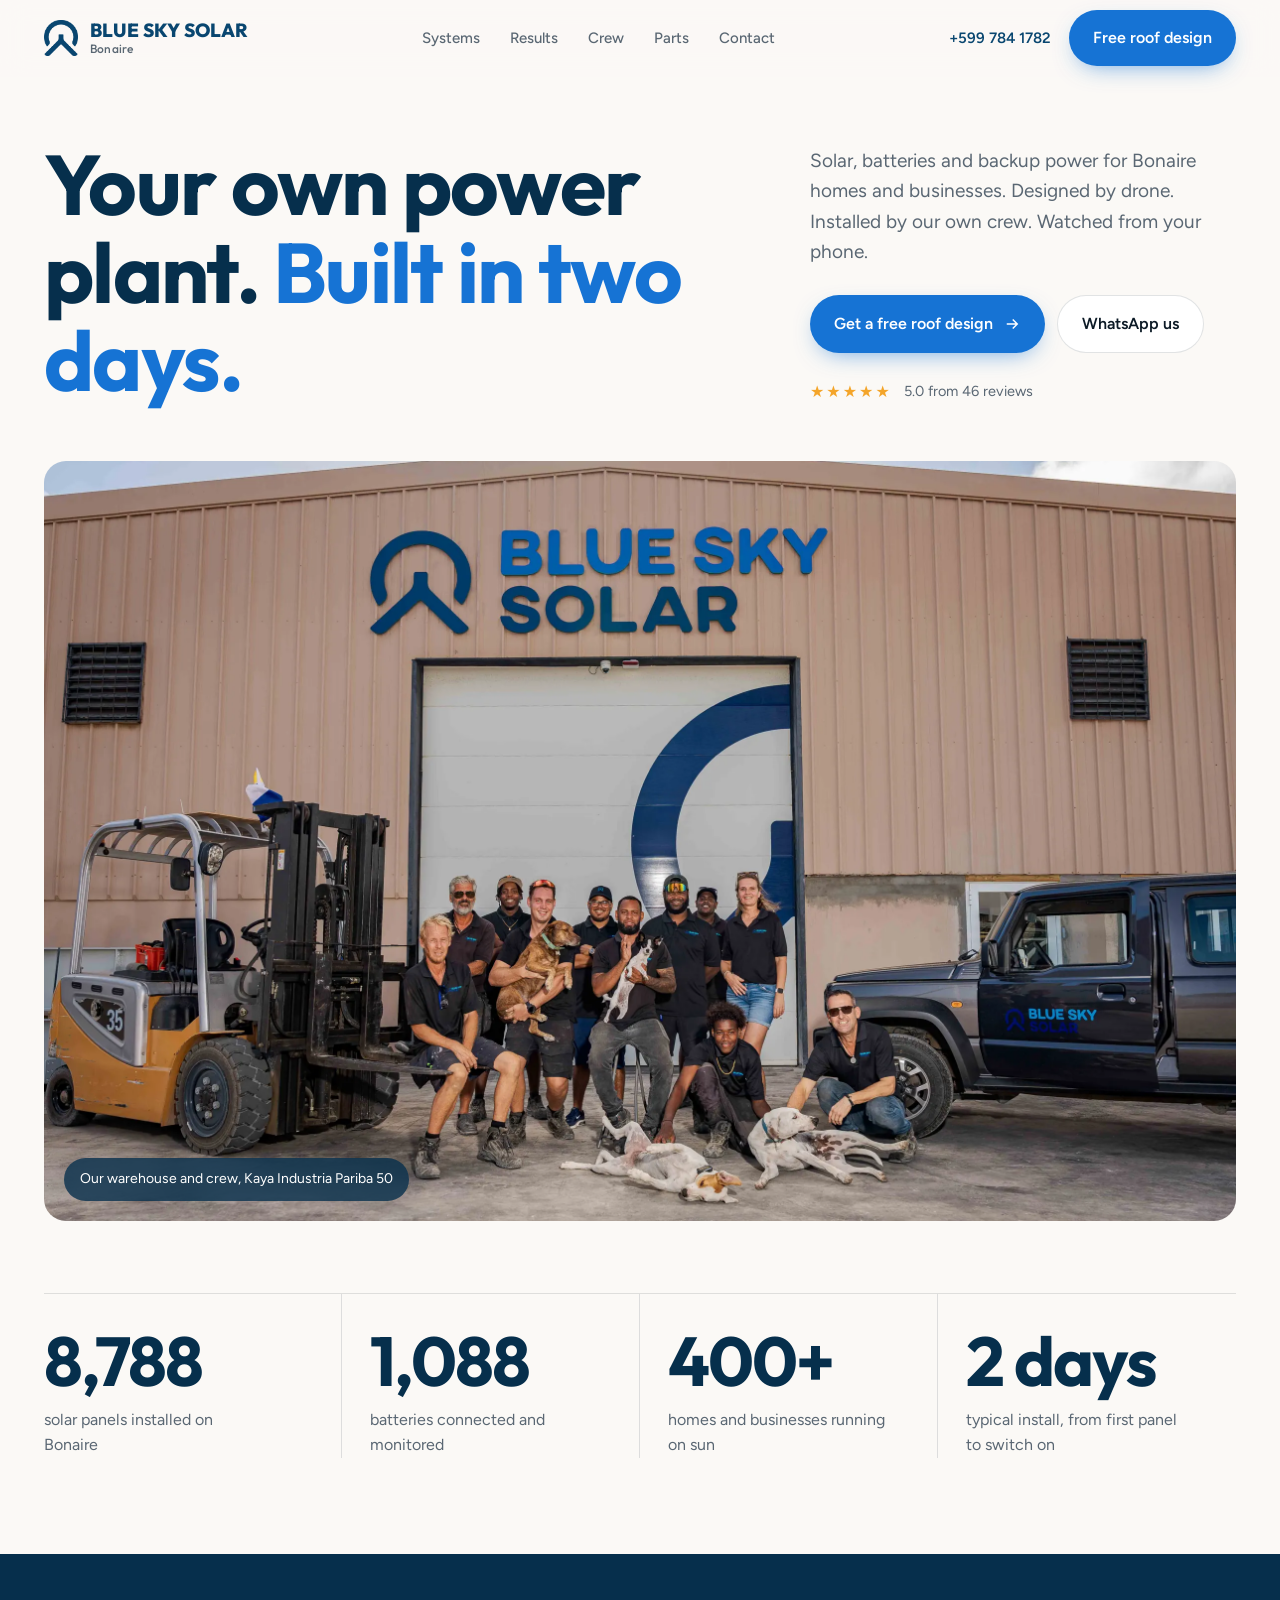
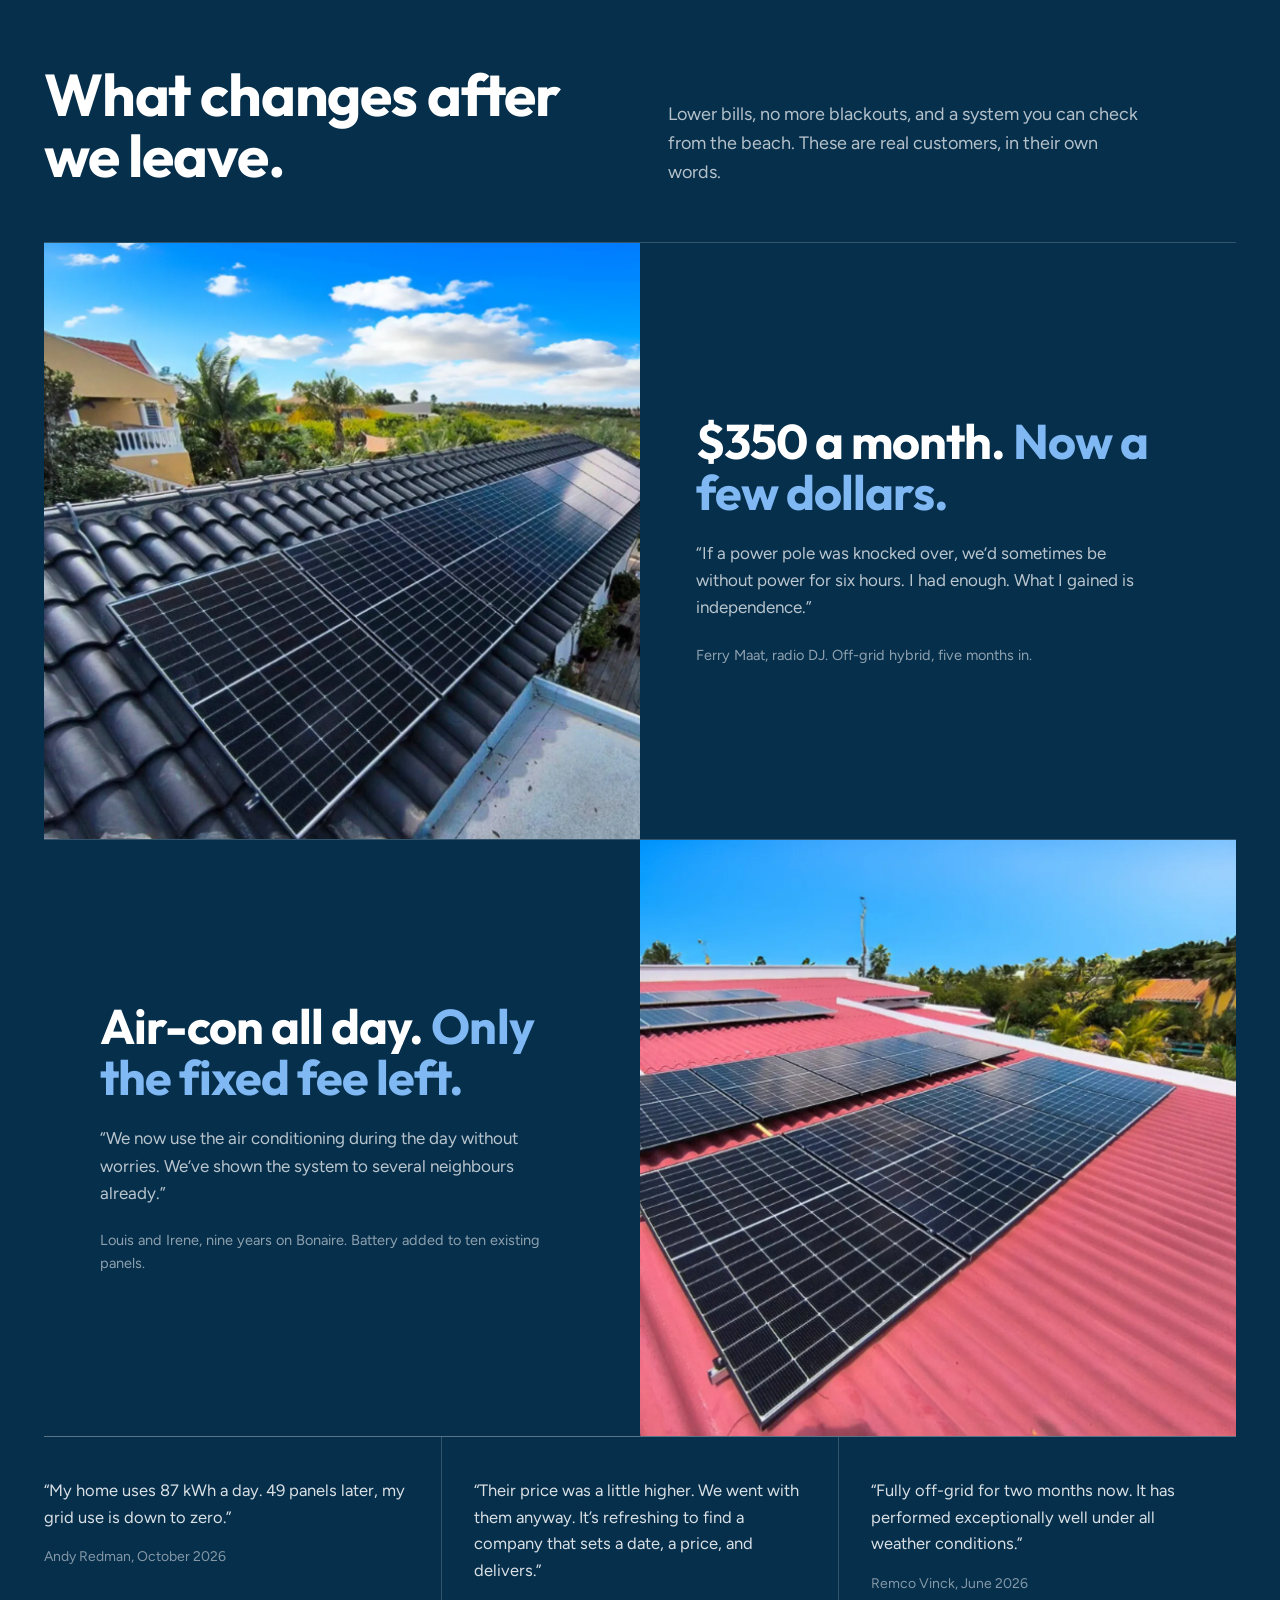
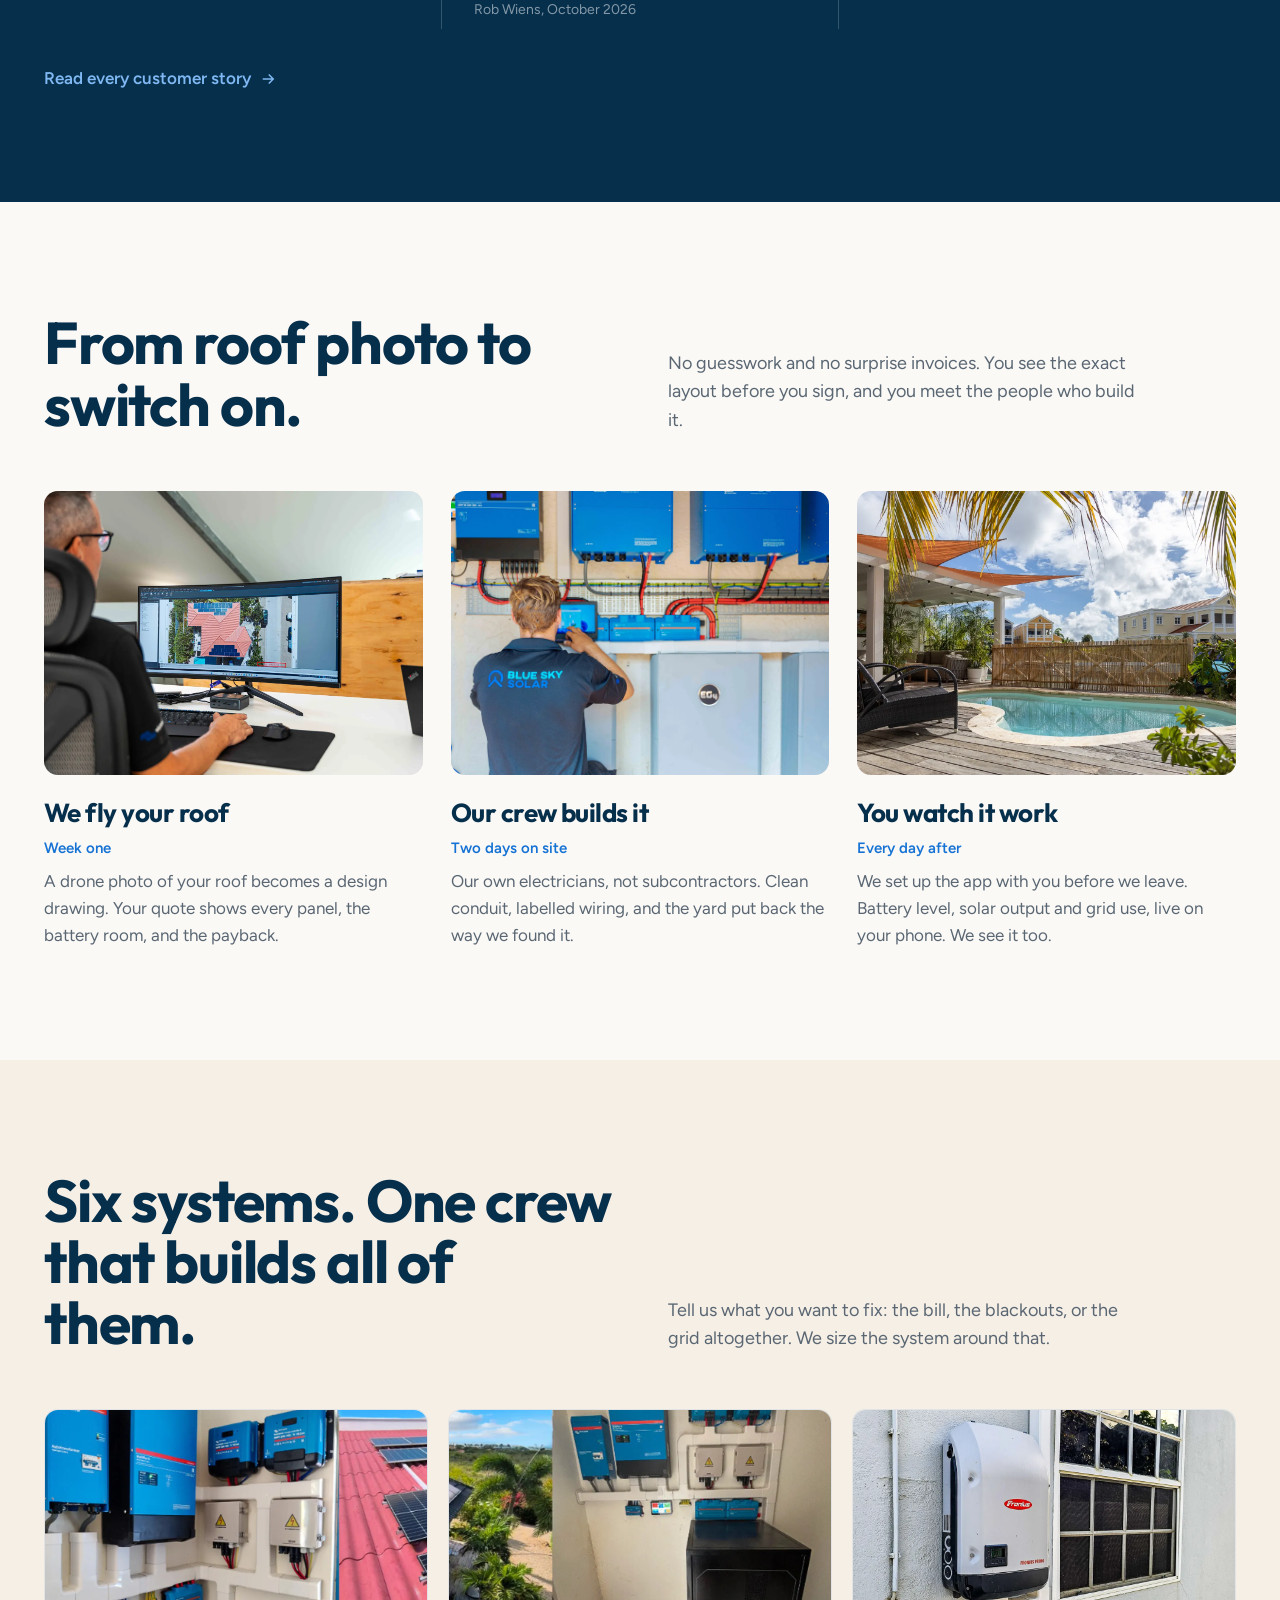
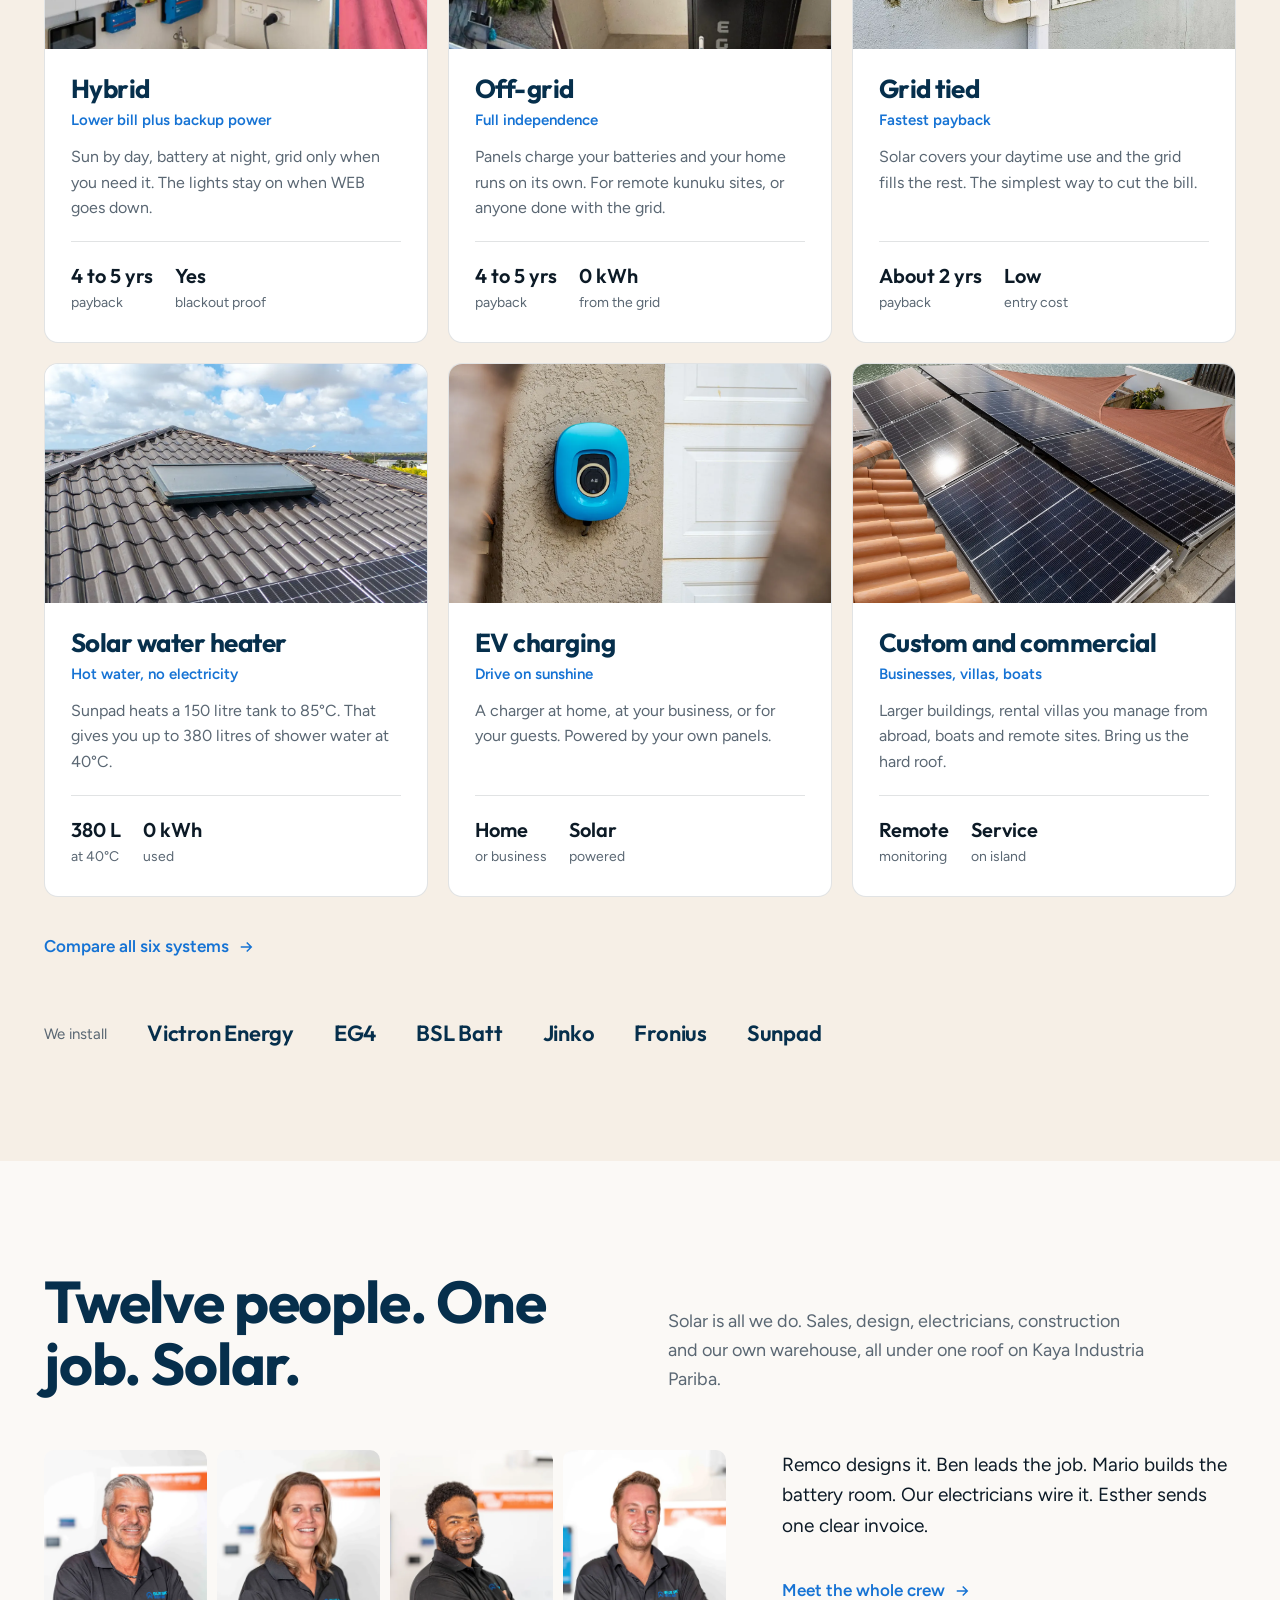
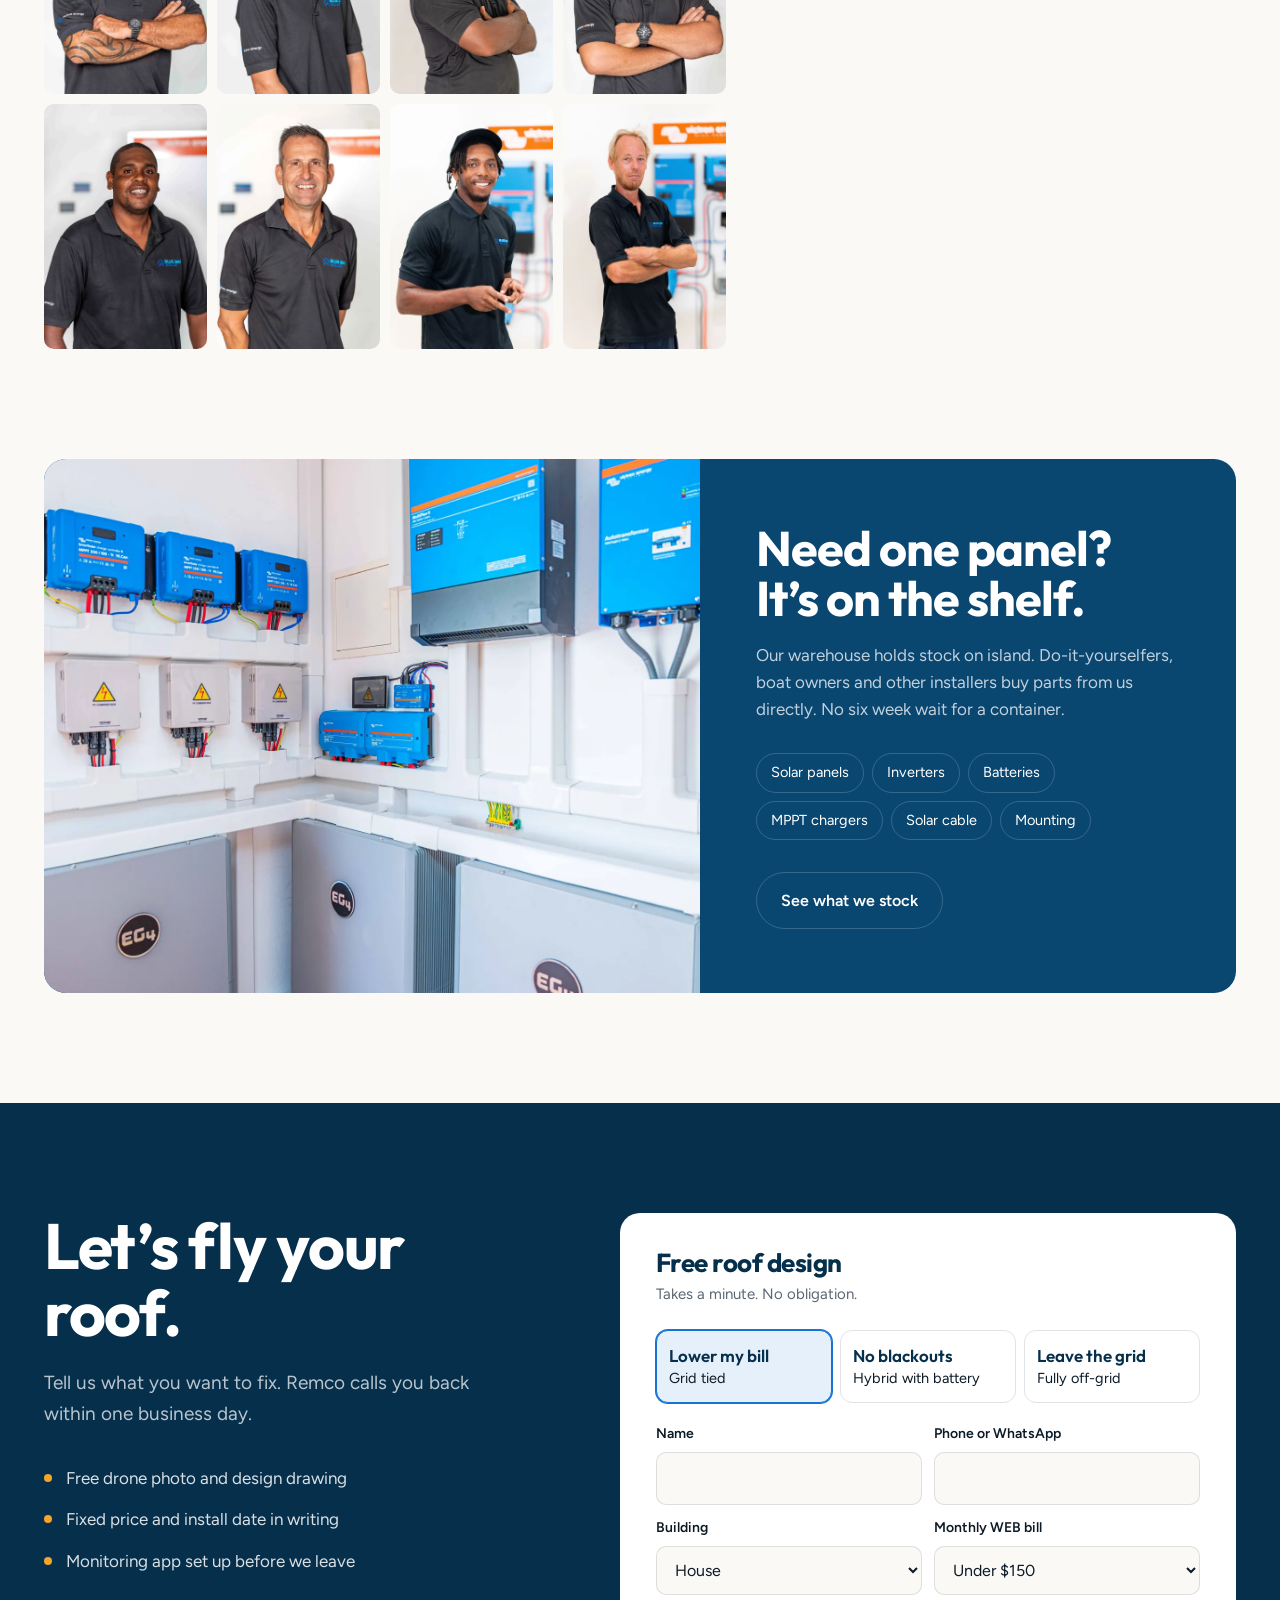
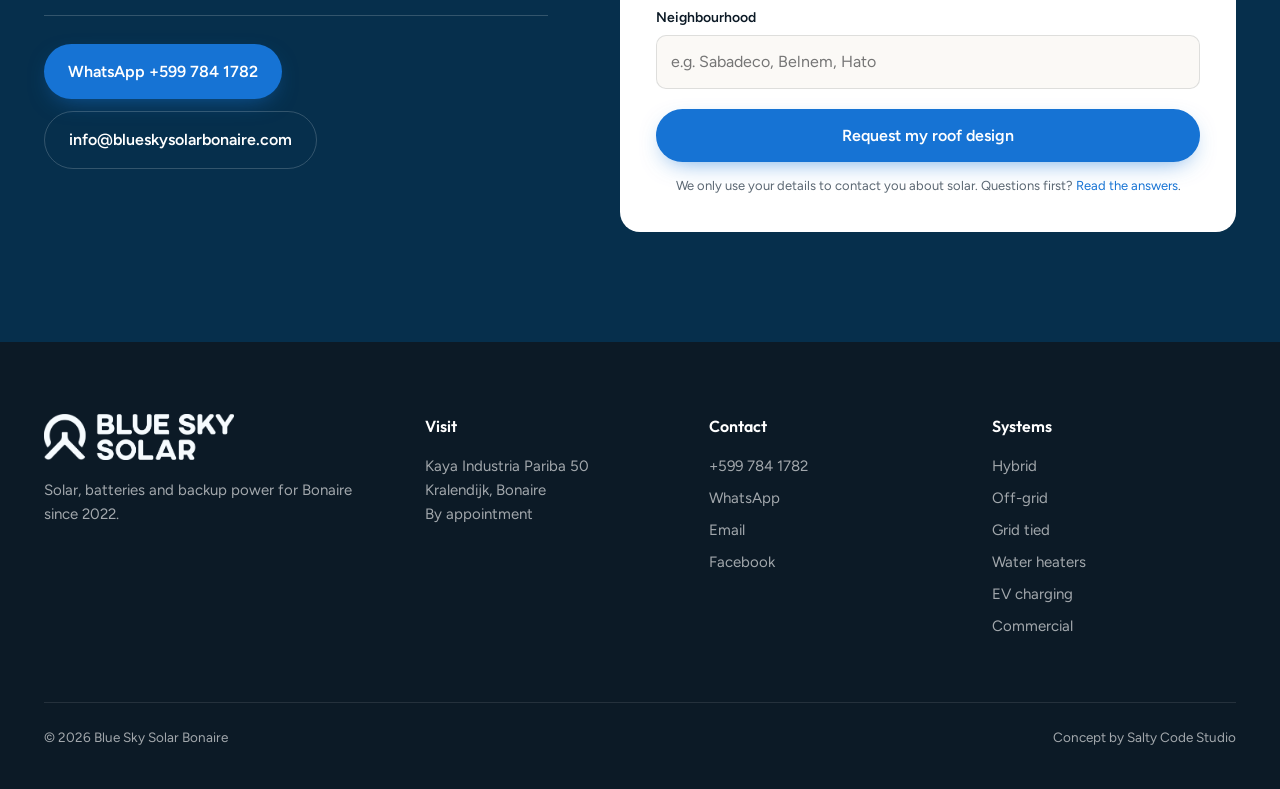
==== index.html @ 4acdc21a "Blue Sky Solar mockup: homepage, audit, shared css/js Co-Authored-By: Claude Opus 5.5 <noreply@anthr" ====
<!doctype html>
<html lang="en">
<head>
<meta charset="utf-8">
<meta name="viewport" content="width=device-width, initial-scale=1">
<meta name="robots" content="noindex, nofollow">
<title>Blue Sky Solar Bonaire | Solar, batteries and backup power</title>
<meta name="description" content="8,788 panels and 1,088 batteries installed on Bonaire. Drone design, our own install crew, and monitoring from your phone.">
<link rel="icon" href="img/BSS-Brandmark-FC.png">
<link rel="preconnect" href="https://fonts.googleapis.com">
<link rel="preconnect" href="https://fonts.gstatic.com" crossorigin>
<link href="https://fonts.googleapis.com/css2?family=Outfit:wght@500;600;700;800&family=Figtree:wght@400;500;600&display=swap" rel="stylesheet">
<link rel="preload" as="image" href="img/crew.webp">
<link rel="stylesheet" href="css/site.css">
</head>
<body>

<header id="top">
  <div class="wrap bar">
    <a href="index.html" class="logo"><img src="img/BSS-Brandmark-FC.png" alt=""><span>BLUE SKY SOLAR<small>Bonaire</small></span></a>
    <nav class="main">
      <a href="systems.html">Systems</a>
      <a href="results.html">Results</a>
      <a href="crew.html">Crew</a>
      <a href="parts.html">Parts</a>
      <a href="contact.html">Contact</a>
    </nav>
    <div class="bar-cta">
      <a class="phone" href="tel:+5997841782">+599 784 1782</a>
      <a class="btn btn-sky" href="contact.html">Free roof design</a>
      <button class="menu-btn" aria-label="Menu" aria-expanded="false"><svg width="18" height="18" viewBox="0 0 24 24" fill="none" stroke="currentColor" stroke-width="2"><path d="M4 8h16M4 16h16"/></svg></button>
    </div>
  </div>
</header>
<div class="mobile-nav">
  <a href="index.html">Home</a><a href="systems.html">Systems</a><a href="results.html">Results</a><a href="crew.html">Crew</a><a href="parts.html">Parts</a><a href="contact.html">Contact</a>
</div>

<main>
<section class="hero">
  <div class="wrap">
    <div class="hero-top">
      <h1>Your own power plant. <span>Built in two days.</span></h1>
      <div class="hero-side">
        <p>Solar, batteries and backup power for Bonaire homes and businesses. Designed by drone. Installed by our own crew. Watched from your phone.</p>
        <div class="hero-actions">
          <a class="btn btn-sky" href="#quote">Get a free roof design <svg viewBox="0 0 24 24" fill="none" stroke="currentColor" stroke-width="2"><path d="M5 12h14M13 6l6 6-6 6"/></svg></a>
          <a class="btn btn-ghost" href="https://wa.me/5997841782">WhatsApp us</a>
        </div>
        <div class="rating"><span class="stars">★★★★★</span><span>5.0 from 46 reviews</span></div>
      </div>
    </div>
    <figure class="hero-photo rv">
      <picture><source srcset="img/crew.webp" type="image/webp"><img src="img/crew.jpg" alt="The Blue Sky Solar crew in front of their warehouse on Kaya Industria Pariba with forklift and company truck" width="2400" height="1600" fetchpriority="high"></picture>
      <figcaption>Our warehouse and crew, Kaya Industria Pariba 50</figcaption>
    </figure>
  </div>
</section>

<section class="numbers">
  <div class="wrap">
    <div class="num-grid">
      <div class="num rv"><b data-count="8788">8,788</b><span>solar panels installed on Bonaire</span></div>
      <div class="num rv"><b data-count="1088">1,088</b><span>batteries connected and monitored</span></div>
      <div class="num rv"><b data-count="400" data-suffix="+">400+</b><span>homes and businesses running on sun</span></div>
      <div class="num rv"><b>2 days</b><span>typical install, from first panel to switch on</span></div>
    </div>
  </div>
</section>

<section class="sec outcomes" id="results">
  <div class="wrap">
    <div class="sec-head">
      <h2>What changes after we leave.</h2>
      <p>Lower bills, no more blackouts, and a system you can check from the beach. These are real customers, in their own words.</p>
    </div>
  </div>
  <div class="wrap">
    <article class="story rv">
      <div class="story-img"><picture><source srcset="img/ferry-roof.webp" type="image/webp"><img src="img/ferry-roof.jpg" alt="Black solar panels on Ferry's tiled roof" loading="lazy"></picture></div>
      <div class="story-body">
        <div class="big">$350 a month. <em>Now a few dollars.</em></div>
        <p>“If a power pole was knocked over, we’d sometimes be without power for six hours. I had enough. What I gained is independence.”</p>
        <cite>Ferry Maat, radio DJ. Off-grid hybrid, five months in.</cite>
      </div>
    </article>
    <article class="story flip rv">
      <div class="story-img"><picture><source srcset="img/irene-roof.webp" type="image/webp"><img src="img/irene-roof.jpg" alt="Solar panels on a red roof in Bonaire" loading="lazy"></picture></div>
      <div class="story-body">
        <div class="big">Air-con all day. <em>Only the fixed fee left.</em></div>
        <p>“We now use the air conditioning during the day without worries. We’ve shown the system to several neighbours already.”</p>
        <cite>Louis and Irene, nine years on Bonaire. Battery added to ten existing panels.</cite>
      </div>
    </article>
    <div class="quotes">
      <figure class="rv"><blockquote>“My home uses 87 kWh a day. 49 panels later, my grid use is down to zero.”</blockquote><figcaption>Andy Redman, October 2026</figcaption></figure>
      <figure class="rv"><blockquote>“Their price was a little higher. We went with them anyway. It’s refreshing to find a company that sets a date, a price, and delivers.”</blockquote><figcaption>Rob Wiens, October 2026</figcaption></figure>
      <figure class="rv"><blockquote>“Fully off-grid for two months now. It has performed exceptionally well under all weather conditions.”</blockquote><figcaption>Remco Vinck, June 2026</figcaption></figure>
    </div>
    <a class="more" href="results.html" style="color:#7fb8f2">Read every customer story <svg viewBox="0 0 24 24" fill="none" stroke="currentColor" stroke-width="2"><path d="M5 12h14M13 6l6 6-6 6"/></svg></a>
  </div>
</section>

<section class="sec" id="how">
  <div class="wrap">
    <div class="sec-head">
      <h2>From roof photo to switch on.</h2>
      <p>No guesswork and no surprise invoices. You see the exact layout before you sign, and you meet the people who build it.</p>
    </div>
    <div class="steps">
      <div class="step rv">
        <div class="step-img"><picture><source srcset="img/design.webp" type="image/webp"><img src="img/design.jpg" alt="Designing a panel layout over a drone photo of a roof" loading="lazy"></picture></div>
        <h3>We fly your roof</h3>
        <div class="when">Week one</div>
        <p>A drone photo of your roof becomes a design drawing. Your quote shows every panel, the battery room, and the payback.</p>
      </div>
      <div class="step rv">
        <div class="step-img"><picture><source srcset="img/install.webp" type="image/webp"><img src="img/install.jpg" alt="Blue Sky Solar technician wiring Victron inverters" loading="lazy"></picture></div>
        <h3>Our crew builds it</h3>
        <div class="when">Two days on site</div>
        <p>Our own electricians, not subcontractors. Clean conduit, labelled wiring, and the yard put back the way we found it.</p>
      </div>
      <div class="step rv">
        <div class="step-img"><picture><source srcset="img/villa-pool.webp" type="image/webp"><img src="img/villa-pool.jpg" alt="Pool and terrace of a solar powered villa on Bonaire" loading="lazy"></picture></div>
        <h3>You watch it work</h3>
        <div class="when">Every day after</div>
        <p>We set up the app with you before we leave. Battery level, solar output and grid use, live on your phone. We see it too.</p>
      </div>
    </div>
  </div>
</section>

<section class="sec systems" id="systems">
  <div class="wrap">
    <div class="sec-head">
      <h2>Six systems. One crew that builds all of them.</h2>
      <p>Tell us what you want to fix: the bill, the blackouts, or the grid altogether. We size the system around that.</p>
    </div>
    <div class="sys-grid">
      <article class="sys rv">
        <div class="sys-img"><picture><source srcset="img/irene-shed.webp" type="image/webp"><img src="img/irene-shed.jpg" alt="Hybrid inverter setup" loading="lazy"></picture></div>
        <div class="sys-body"><h3>Hybrid</h3><div class="for">Lower bill plus backup power</div><p>Sun by day, battery at night, grid only when you need it. The lights stay on when WEB goes down.</p><div class="facts"><div><b>4 to 5 yrs</b>payback</div><div><b>Yes</b>blackout proof</div></div></div>
      </article>
      <article class="sys rv">
        <div class="sys-img"><picture><source srcset="img/ferry-shed.webp" type="image/webp"><img src="img/ferry-shed.jpg" alt="Off-grid battery room" loading="lazy"></picture></div>
        <div class="sys-body"><h3>Off-grid</h3><div class="for">Full independence</div><p>Panels charge your batteries and your home runs on its own. For remote kunuku sites, or anyone done with the grid.</p><div class="facts"><div><b>4 to 5 yrs</b>payback</div><div><b>0 kWh</b>from the grid</div></div></div>
      </article>
      <article class="sys rv">
        <div class="sys-img"><picture><source srcset="img/gridtied.webp" type="image/webp"><img src="img/gridtied.jpg" alt="Fronius grid tied inverter on a wall" loading="lazy"></picture></div>
        <div class="sys-body"><h3>Grid tied</h3><div class="for">Fastest payback</div><p>Solar covers your daytime use and the grid fills the rest. The simplest way to cut the bill.</p><div class="facts"><div><b>About 2 yrs</b>payback</div><div><b>Low</b>entry cost</div></div></div>
      </article>
      <article class="sys rv">
        <div class="sys-img"><picture><source srcset="img/heater.webp" type="image/webp"><img src="img/heater.jpg" alt="Sunpad solar water heater on a tiled roof" loading="lazy"></picture></div>
        <div class="sys-body"><h3>Solar water heater</h3><div class="for">Hot water, no electricity</div><p>Sunpad heats a 150 litre tank to 85°C. That gives you up to 380 litres of shower water at 40°C.</p><div class="facts"><div><b>380 L</b>at 40°C</div><div><b>0 kWh</b>used</div></div></div>
      </article>
      <article class="sys rv">
        <div class="sys-img"><picture><source srcset="img/ev.webp" type="image/webp"><img src="img/ev.jpg" alt="Blue EV charger on a wall" loading="lazy"></picture></div>
        <div class="sys-body"><h3>EV charging</h3><div class="for">Drive on sunshine</div><p>A charger at home, at your business, or for your guests. Powered by your own panels.</p><div class="facts"><div><b>Home</b>or business</div><div><b>Solar</b>powered</div></div></div>
      </article>
      <article class="sys rv">
        <div class="sys-img"><picture><source srcset="img/villa-roof.webp" type="image/webp"><img src="img/villa-roof.jpg" alt="Solar panels on a villa roof by the water" loading="lazy"></picture></div>
        <div class="sys-body"><h3>Custom and commercial</h3><div class="for">Businesses, villas, boats</div><p>Larger buildings, rental villas you manage from abroad, boats and remote sites. Bring us the hard roof.</p><div class="facts"><div><b>Remote</b>monitoring</div><div><b>Service</b>on island</div></div></div>
      </article>
    </div>
    <a class="more" href="systems.html">Compare all six systems <svg viewBox="0 0 24 24" fill="none" stroke="currentColor" stroke-width="2"><path d="M5 12h14M13 6l6 6-6 6"/></svg></a>
    <div class="brands"><span>We install</span><strong>Victron Energy</strong><strong>EG4</strong><strong>BSL Batt</strong><strong>Jinko</strong><strong>Fronius</strong><strong>Sunpad</strong></div>
  </div>
</section>

<section class="sec" id="crew">
  <div class="wrap">
    <div class="sec-head">
      <h2>Twelve people. One job. Solar.</h2>
      <p>Solar is all we do. Sales, design, electricians, construction and our own warehouse, all under one roof on Kaya Industria Pariba.</p>
    </div>
    <div class="crew-grid">
      <div>
        <div class="portraits">
          <picture><source srcset="img/p1.webp" type="image/webp"><img src="img/p1.jpg" alt="Team member portrait" loading="lazy"></picture>
          <picture><source srcset="img/p2.webp" type="image/webp"><img src="img/p2.jpg" alt="Team member portrait" loading="lazy"></picture>
          <picture><source srcset="img/p3.webp" type="image/webp"><img src="img/p3.jpg" alt="Team member portrait" loading="lazy"></picture>
          <picture><source srcset="img/p4.webp" type="image/webp"><img src="img/p4.jpg" alt="Team member portrait" loading="lazy"></picture>
          <picture><source srcset="img/p5.webp" type="image/webp"><img src="img/p5.jpg" alt="Team member portrait" loading="lazy"></picture>
          <picture><source srcset="img/p6.webp" type="image/webp"><img src="img/p6.jpg" alt="Team member portrait" loading="lazy"></picture>
          <picture><source srcset="img/p7.webp" type="image/webp"><img src="img/p7.jpg" alt="Team member portrait" loading="lazy"></picture>
          <picture><source srcset="img/p8.webp" type="image/webp"><img src="img/p8.jpg" alt="Team member portrait" loading="lazy"></picture>
        </div>
      </div>
      <div><p class="crew-note">Remco designs it. Ben leads the job. Mario builds the battery room. Our electricians wire it. Esther sends one clear invoice.</p><a class="more" href="crew.html" style="margin-top:8px">Meet the whole crew <svg viewBox="0 0 24 24" fill="none" stroke="currentColor" stroke-width="2"><path d="M5 12h14M13 6l6 6-6 6"/></svg></a></div>
    </div>
  </div>
</section>

<section class="sec" id="stock" style="padding-top:0">
  <div class="wrap">
    <div class="stock rv">
      <div class="stock-img"><picture><source srcset="img/techroom.webp" type="image/webp"><img src="img/techroom.jpg" alt="Victron and EG4 equipment" loading="lazy"></picture></div>
      <div class="stock-body">
        <h2>Need one panel? It’s on the shelf.</h2>
        <p>Our warehouse holds stock on island. Do-it-yourselfers, boat owners and other installers buy parts from us directly. No six week wait for a container.</p>
        <div class="stock-list"><span>Solar panels</span><span>Inverters</span><span>Batteries</span><span>MPPT chargers</span><span>Solar cable</span><span>Mounting</span></div>
        <div><a class="btn btn-light" href="parts.html">See what we stock</a></div>
      </div>
    </div>
  </div>
</section>


<section class="sec quote" id="quote">
  <div class="wrap quote-grid">
    <div>
      <h2>Let’s fly your roof.</h2>
      <p class="quote-lead">Tell us what you want to fix. Remco calls you back within one business day.</p>
      <div class="promise">
        <div>Free drone photo and design drawing</div>
        <div>Fixed price and install date in writing</div>
        <div>Monitoring app set up before we leave</div>
      </div>
      <div class="direct">
        <a class="btn btn-sky" href="https://wa.me/5997841782">WhatsApp +599 784 1782</a>
        <a class="btn btn-light" href="mailto:info@blueskysolarbonaire.com">info@blueskysolarbonaire.com</a>
      </div>
    </div>
    <form id="qform" novalidate>
      <div class="form-inner">
        <h3>Free roof design</h3>
        <p class="sub">Takes a minute. No obligation.</p>
        <div class="goal" role="radiogroup" aria-label="What do you want to fix?">
          <label><input type="radio" name="goal" value="bill" checked><span><b>Lower my bill</b>Grid tied</span></label>
          <label><input type="radio" name="goal" value="backup"><span><b>No blackouts</b>Hybrid with battery</span></label>
          <label><input type="radio" name="goal" value="offgrid"><span><b>Leave the grid</b>Fully off-grid</span></label>
        </div>
        <div class="fields">
          <div class="field"><label for="n">Name</label><input id="n" name="name" autocomplete="name" required></div>
          <div class="field"><label for="p">Phone or WhatsApp</label><input id="p" name="phone" type="tel" autocomplete="tel" required></div>
          <div class="field"><label for="t">Building</label><select id="t" name="type"><option>House</option><option>Villa or rental</option><option>Business</option><option>Boat or remote site</option></select></div>
          <div class="field"><label for="b">Monthly WEB bill</label><select id="b" name="bill"><option>Under $150</option><option>$150 to $350</option><option>$350 to $700</option><option>Over $700</option></select></div>
          <div class="field full"><label for="a">Neighbourhood</label><input id="a" name="area" placeholder="e.g. Sabadeco, Belnem, Hato"></div>
        </div>
        <button class="btn btn-sky" type="submit">Request my roof design</button>
        <p class="consent">We only use your details to contact you about solar. Questions first? <a href="contact.html#faq" style="color:var(--sky)">Read the answers</a>.</p>
      </div>
      <div class="sent"><h3>Got it. Thank you.</h3><p class="sub">We call you back within one business day. Want it faster? WhatsApp us on +599 784 1782.</p></div>
    </form>
  </div>
</section>
</main>

<footer>
  <div class="wrap">
    <div class="foot">
      <div><img src="img/BSS-Logo-White.png" alt="Blue Sky Solar"><p>Solar, batteries and backup power for Bonaire since 2022.</p></div>
      <div><h4>Visit</h4><p>Kaya Industria Pariba 50<br>Kralendijk, Bonaire<br>By appointment</p></div>
      <div><h4>Contact</h4><a href="tel:+5997841782">+599 784 1782</a><a href="https://wa.me/5997841782">WhatsApp</a><a href="mailto:info@blueskysolarbonaire.com">Email</a><a href="https://www.facebook.com/blueskysolarbonaire">Facebook</a></div>
      <div><h4>Systems</h4><a href="systems.html#hybrid">Hybrid</a><a href="systems.html#off-grid">Off-grid</a><a href="systems.html#grid-tied">Grid tied</a><a href="systems.html#water-heater">Water heaters</a><a href="systems.html#ev-charging">EV charging</a><a href="systems.html#custom">Commercial</a></div>
    </div>
    <div class="legal"><span>© 2026 Blue Sky Solar Bonaire</span><span>Concept by Salty Code Studio</span></div>
  </div>
</footer>

<div class="sticky-cta"><a class="btn btn-sky" href="#quote">Free roof design</a><a class="btn btn-ghost" href="https://wa.me/5997841782" aria-label="WhatsApp">WhatsApp</a></div>

<script src="js/site.js" defer></script>
</body>
</html>
---- css/site.css ----
:root{
  --navy:#094670; --navy-deep:#062f4c; --sky:#1673d4; --sky-soft:#e6f0fb;
  --sand:#e8d6c1; --sand-soft:#f6efe6; --paper:#fbf9f6; --ink:#0c1a26; --muted:#5a6773;
  --line:rgba(12,26,38,.12); --line-light:rgba(255,255,255,.18);
  --sun:#f4a52a;
  --r:14px; --wrap:1240px;
}
*{box-sizing:border-box;margin:0;padding:0}
html{scroll-behavior:smooth}
body{font-family:Figtree,system-ui,sans-serif;color:var(--ink);background:var(--paper);font-size:17px;line-height:1.6;-webkit-font-smoothing:antialiased}
img{display:block;max-width:100%;height:auto}
a{color:inherit;text-decoration:none}
h1,h2,h3,.display{font-family:Outfit,sans-serif;line-height:1.04;letter-spacing:-.02em;font-weight:700}
.wrap{max-width:var(--wrap);margin:0 auto;padding:0 24px}
.btn{display:inline-flex;align-items:center;gap:10px;font-weight:600;font-size:16px;padding:15px 24px;border-radius:999px;transition:transform .2s,background .2s,box-shadow .2s;cursor:pointer;border:0;font-family:inherit}
.btn-sky{background:var(--sky);color:#fff;box-shadow:0 8px 24px -10px rgba(22,115,212,.7)}
.btn-sky:hover{background:#0f63bb;transform:translateY(-1px)}
.btn-ghost{border:1px solid var(--line);color:var(--ink);background:#fff}
.btn-ghost:hover{border-color:var(--ink)}
.btn-light{border:1px solid var(--line-light);color:#fff}
.btn-light:hover{background:rgba(255,255,255,.08)}
.btn svg{width:18px;height:18px}

/* header */
header{position:sticky;top:0;z-index:50;background:rgba(251,249,246,.86);backdrop-filter:saturate(1.4) blur(14px);-webkit-backdrop-filter:saturate(1.4) blur(14px);border-bottom:1px solid transparent;transition:border-color .3s}
header.scrolled{border-bottom-color:var(--line)}
.bar{display:flex;align-items:center;justify-content:space-between;height:76px;gap:24px}
.logo{display:flex;align-items:center;gap:12px;font-family:Outfit;font-weight:800;font-size:19px;letter-spacing:.01em;color:var(--navy);line-height:1}
.logo img{width:34px;height:36px}
.logo small{display:block;font-weight:500;font-size:12px;letter-spacing:.02em;color:var(--muted);margin-top:3px}
nav.main{display:flex;gap:30px;font-weight:500;font-size:15px}
nav.main a{color:var(--muted);transition:color .2s}
nav.main a:hover{color:var(--ink)}
.bar-cta{display:flex;align-items:center;gap:18px}
.phone{font-weight:600;font-size:15px;color:var(--navy)}
.menu-btn{display:none;background:none;border:1px solid var(--line);border-radius:999px;width:44px;height:44px;align-items:center;justify-content:center}

/* hero */
.hero{padding:64px 0 0}
.hero-top{display:grid;grid-template-columns:1.25fr .75fr;gap:56px;align-items:end}
.hero h1{font-size:clamp(44px,6.6vw,92px);color:var(--navy-deep)}
.hero h1 span{color:var(--sky)}
.hero-side p{font-size:19px;color:var(--muted);margin-bottom:28px;max-width:440px}
.hero-actions{display:flex;flex-wrap:wrap;gap:12px}
.rating{display:flex;align-items:center;gap:12px;margin-top:26px;font-size:14.5px;color:var(--muted)}
.stars{color:var(--sun);letter-spacing:2px;font-size:16px}
.hero-photo{margin-top:56px;position:relative;border-radius:22px;overflow:hidden;aspect-ratio:3/2;max-height:760px;width:100%}
.hero-photo img{width:100%;height:100%;object-fit:cover;object-position:center 60%}
.hero-photo figcaption{position:absolute;left:20px;bottom:20px;background:rgba(6,47,76,.78);backdrop-filter:blur(10px);color:#fff;font-size:14px;padding:10px 16px;border-radius:999px}

/* proof numbers */
.numbers{padding:72px 0 96px}
.num-grid{display:grid;grid-template-columns:repeat(4,1fr);border-top:1px solid var(--line)}
.num{padding:32px 28px 0 0;border-right:1px solid var(--line)}
.num + .num{padding-left:28px}
.num:last-child{border-right:0}
.num b{display:block;font-family:Outfit;font-weight:700;font-size:clamp(44px,5.4vw,76px);line-height:1;color:var(--navy-deep);letter-spacing:-.03em}
.num span{display:block;margin-top:12px;color:var(--muted);font-size:16px;max-width:220px}

/* section heads */
.sec{padding:110px 0}
.sec-head{display:grid;grid-template-columns:1fr 1fr;gap:56px;align-items:end;margin-bottom:56px}
.sec-head h2{font-size:clamp(36px,4.6vw,64px);color:var(--navy-deep)}
.sec-head p{color:var(--muted);font-size:18px;max-width:480px}

/* outcomes */
.outcomes{background:var(--navy-deep);color:#fff}
.outcomes .sec-head h2{color:#fff}
.outcomes .sec-head p{color:rgba(255,255,255,.7)}
.story{display:grid;grid-template-columns:1fr 1fr;gap:0;border-top:1px solid var(--line-light)}
.story + .story{margin-top:0}
.story-img{aspect-ratio:1/1;overflow:hidden}
.story-img img{width:100%;height:100%;object-fit:cover;transition:transform 1.2s}
.story:hover .story-img img{transform:scale(1.03)}
.story-body{padding:56px;display:flex;flex-direction:column;justify-content:center}
.story-body .big{font-family:Outfit;font-weight:700;font-size:clamp(34px,3.8vw,54px);line-height:1.05;letter-spacing:-.02em}
.story-body .big em{font-style:normal;color:#7fb8f2}
.story-body p{color:rgba(255,255,255,.72);margin-top:22px;max-width:460px}
.story-body cite{display:block;font-style:normal;margin-top:22px;font-size:14.5px;color:rgba(255,255,255,.55)}
.story.flip .story-img{order:2}
.quotes{display:grid;grid-template-columns:repeat(3,1fr);gap:1px;background:var(--line-light);border-top:1px solid var(--line-light);margin-top:0}
.quotes figure{background:var(--navy-deep);padding:40px 32px 8px 0}
.quotes figure + figure{padding-left:32px}
.quotes blockquote{font-size:16.5px;color:rgba(255,255,255,.85)}
.quotes figcaption{margin-top:16px;font-size:14px;color:rgba(255,255,255,.5)}

/* how */
.steps{display:grid;grid-template-columns:repeat(3,1fr);gap:28px}
.step-img{border-radius:var(--r);overflow:hidden;aspect-ratio:4/3;background:var(--sand-soft)}
.step-img img{width:100%;height:100%;object-fit:cover}
.step h3{font-size:26px;margin:24px 0 10px;color:var(--navy-deep)}
.step .when{font-weight:600;color:var(--sky);font-size:15px}
.step p{color:var(--muted);margin-top:8px}

/* systems */
.systems{background:var(--sand-soft)}
.sys-grid{display:grid;grid-template-columns:repeat(3,1fr);gap:20px}
.sys{background:#fff;border-radius:var(--r);overflow:hidden;border:1px solid var(--line);display:flex;flex-direction:column;transition:transform .3s,box-shadow .3s}
.sys:hover{transform:translateY(-3px);box-shadow:0 24px 48px -28px rgba(6,47,76,.4)}
.sys-img{aspect-ratio:16/10;overflow:hidden}
.sys-img img{width:100%;height:100%;object-fit:cover}
.sys-body{padding:26px 26px 28px;display:flex;flex-direction:column;flex:1}
.sys h3{font-size:26px;color:var(--navy-deep)}
.sys .for{font-size:15px;color:var(--sky);font-weight:600;margin-top:6px}
.sys p{color:var(--muted);margin-top:12px;font-size:16px;flex:1}
.sys .facts{display:flex;gap:22px;margin-top:20px;padding-top:18px;border-top:1px solid var(--line);font-size:14px;color:var(--muted)}
.sys .facts b{display:block;font-family:Outfit;font-size:20px;color:var(--ink);font-weight:600}
.brands{margin-top:56px;display:flex;flex-wrap:wrap;align-items:center;gap:14px 40px;color:var(--muted);font-size:15px}
.brands strong{font-family:Outfit;font-weight:600;font-size:22px;color:var(--navy-deep);letter-spacing:-.01em}

/* crew */
.crew-photo{border-radius:22px;overflow:hidden;aspect-ratio:21/9}
.crew-photo img{width:100%;height:100%;object-fit:cover;object-position:center 72%}
.crew-grid{display:grid;grid-template-columns:1.2fr .8fr;gap:56px}
.portraits{display:grid;grid-template-columns:repeat(4,1fr);gap:10px}
.portraits img{border-radius:10px;aspect-ratio:2/3;object-fit:cover;width:100%;filter:saturate(.95)}
.roster{display:grid;grid-template-columns:1fr 1fr;gap:0 32px;align-content:start}
.roster div{padding:16px 0;border-bottom:1px solid var(--line)}
.roster b{font-family:Outfit;font-weight:600;font-size:21px;display:block;color:var(--navy-deep)}
.roster span{color:var(--muted);font-size:15px}
.crew-note{font-size:19px;color:var(--ink);margin-bottom:28px;max-width:560px}

/* stock */
.stock{display:grid;grid-template-columns:1.1fr .9fr;gap:0;background:var(--navy);color:#fff;border-radius:22px;overflow:hidden}
.stock-img img{width:100%;height:100%;object-fit:cover;min-height:420px}
.stock-body{padding:64px 56px;display:flex;flex-direction:column;justify-content:center}
.stock-body h2{font-size:clamp(34px,3.8vw,52px)}
.stock-body p{color:rgba(255,255,255,.75);margin:18px 0 30px;max-width:420px}
.stock-list{display:flex;flex-wrap:wrap;gap:8px;margin-bottom:32px}
.stock-list span{border:1px solid var(--line-light);border-radius:999px;padding:7px 14px;font-size:14.5px}

/* faq */
.faq{display:grid;grid-template-columns:.8fr 1.2fr;gap:56px}
.faq h2{font-size:clamp(36px,4.6vw,60px);color:var(--navy-deep);position:sticky;top:110px}
details{border-bottom:1px solid var(--line);padding:24px 0}
details:first-child{border-top:1px solid var(--line)}
summary{list-style:none;cursor:pointer;display:flex;justify-content:space-between;gap:24px;font-family:Outfit;font-weight:600;font-size:22px;color:var(--navy-deep)}
summary::-webkit-details-marker{display:none}
summary i{flex:none;width:28px;height:28px;border-radius:50%;border:1px solid var(--line);position:relative;transition:transform .3s}
summary i:before,summary i:after{content:"";position:absolute;left:50%;top:50%;width:10px;height:1.5px;background:var(--ink);transform:translate(-50%,-50%)}
summary i:after{transform:translate(-50%,-50%) rotate(90deg);transition:opacity .3s}
details[open] summary i:after{opacity:0}
details p{color:var(--muted);margin-top:14px;max-width:620px}

/* quote form */
.quote{background:var(--navy-deep);color:#fff}
.quote-grid{display:grid;grid-template-columns:.9fr 1.1fr;gap:72px;align-items:start}
.quote h2{font-size:clamp(40px,5vw,72px)}
.quote-lead{color:rgba(255,255,255,.72);font-size:19px;margin-top:22px;max-width:440px}
.promise{margin-top:36px;display:grid;gap:14px}
.promise div{display:flex;gap:14px;align-items:baseline;color:rgba(255,255,255,.85)}
.promise div:before{content:"";flex:none;width:8px;height:8px;border-radius:50%;background:var(--sun);transform:translateY(-2px)}
.direct{margin-top:40px;padding-top:28px;border-top:1px solid var(--line-light);display:flex;flex-wrap:wrap;gap:12px}
form{background:#fff;color:var(--ink);border-radius:20px;padding:36px}
form h3{font-size:26px;color:var(--navy-deep)}
form .sub{color:var(--muted);font-size:15px;margin:6px 0 24px}
.goal{display:grid;grid-template-columns:repeat(3,1fr);gap:8px;margin-bottom:20px}
.goal label{position:relative;cursor:pointer}
.goal input{position:absolute;opacity:0}
.goal span{display:block;border:1px solid var(--line);border-radius:12px;padding:14px 12px;font-size:14.5px;line-height:1.3;transition:all .2s;height:100%}
.goal span b{display:block;font-family:Outfit;font-size:17px;font-weight:600;margin-bottom:2px;color:var(--navy-deep)}
.goal input:checked + span{border-color:var(--sky);background:var(--sky-soft);box-shadow:0 0 0 1px var(--sky)}
.goal input:focus-visible + span{outline:2px solid var(--sky);outline-offset:2px}
.fields{display:grid;grid-template-columns:1fr 1fr;gap:12px}
.fields .full{grid-column:1/-1}
.field label{display:block;font-size:14px;font-weight:600;margin-bottom:6px}
.field input,.field select{width:100%;font:inherit;font-size:16px;padding:13px 14px;border:1px solid var(--line);border-radius:10px;background:var(--paper);color:var(--ink)}
.field input:focus,.field select:focus{outline:none;border-color:var(--sky);box-shadow:0 0 0 3px rgba(22,115,212,.15)}
form .btn{width:100%;justify-content:center;margin-top:20px;padding:17px}
.consent{font-size:13px;color:var(--muted);margin-top:14px;text-align:center}
.sent{display:none;text-align:center;padding:40px 10px}
.sent h3{margin-bottom:10px}
form.done .form-inner{display:none}
form.done .sent{display:block}

footer{background:var(--ink);color:rgba(255,255,255,.62);padding:72px 0 40px;font-size:15px}
.foot{display:grid;grid-template-columns:1.4fr 1fr 1fr 1fr;gap:40px}
.foot img{width:190px;margin-bottom:18px}
.foot h4{font-family:Outfit;font-weight:600;color:#fff;font-size:16px;margin-bottom:14px}
.foot a{display:block;margin-bottom:8px}
.foot a:hover{color:#fff}
.legal{margin-top:56px;padding-top:24px;border-top:1px solid rgba(255,255,255,.1);display:flex;justify-content:space-between;gap:20px;flex-wrap:wrap;font-size:13.5px}

.sticky-cta{display:none}

/* reveal */
.rv{opacity:0;transform:translateY(22px);transition:opacity .8s ease,transform .8s cubic-bezier(.2,.7,.2,1)}
.rv.in{opacity:1;transform:none}
@media (prefers-reduced-motion:reduce){.rv{opacity:1;transform:none;transition:none}html{scroll-behavior:auto}}

@media (max-width:1020px){
  nav.main,.phone{display:none}
  .menu-btn{display:inline-flex}
  .hero-top,.sec-head,.crew-grid,.faq,.quote-grid,.stock{grid-template-columns:1fr;gap:32px}
  .sys-grid{grid-template-columns:1fr 1fr}
  .story,.story.flip{grid-template-columns:1fr}
  .story.flip .story-img{order:0}
  .story-body{padding:40px 0 56px}
  .quotes{grid-template-columns:1fr}
  .quotes figure,.quotes figure + figure{padding:28px 0}
  .faq h2{position:static}
  .foot{grid-template-columns:1fr 1fr}
}
@media (max-width:640px){
  body{font-size:16px}
  .wrap{padding:0 16px}
  .bar{height:64px}
  .bar-cta .btn{display:none}
  .hero{padding-top:36px}
  .hero-photo{aspect-ratio:4/3;margin-top:36px;border-radius:16px}
  .hero-photo img{object-position:46% 70%}
  .num-grid{grid-template-columns:1fr 1fr}
  .num,.num + .num{padding:26px 0 26px 0;border-right:0;border-bottom:1px solid var(--line)}
  .num:nth-child(odd){padding-right:16px;border-right:1px solid var(--line)}
  .num:nth-child(even){padding-left:16px}
  .numbers{padding:48px 0 64px}
  .sec{padding:72px 0}
  .sys-grid,.steps{grid-template-columns:1fr}
  .crew-photo{aspect-ratio:4/3}
  .portraits{grid-template-columns:repeat(4,1fr);gap:6px}
  .roster{grid-template-columns:1fr}
  .stock-body{padding:40px 24px}
  .stock-img img{min-height:260px}
  form{padding:24px 18px}
  .goal{grid-template-columns:1fr}
  .fields{grid-template-columns:1fr}
  .foot{grid-template-columns:1fr}
  .sticky-cta{display:flex;position:fixed;left:12px;right:12px;bottom:12px;z-index:60;gap:8px;transform:translateY(120%);transition:transform .35s}
  .sticky-cta.show{transform:none}
  .sticky-cta a{flex:1;justify-content:center;padding:14px}
  .sticky-cta .btn-ghost{flex:none;background:#fff}
}
.mobile-nav{display:none;position:fixed;inset:64px 0 auto 0;background:var(--paper);border-bottom:1px solid var(--line);padding:12px 16px 24px;z-index:49}
.mobile-nav a{display:block;padding:14px 0;border-bottom:1px solid var(--line);font-family:Outfit;font-size:22px;font-weight:600;color:var(--navy-deep)}
.mobile-nav.open{display:block}

/* multi-page additions */
nav.main a.on{color:var(--navy-deep);font-weight:600}
.page-hero{padding:72px 0 64px;border-bottom:1px solid var(--line)}
.page-hero .wrap{display:grid;grid-template-columns:1.2fr .8fr;gap:56px;align-items:end}
.page-hero h1{font-size:clamp(42px,6vw,84px);color:var(--navy-deep)}
.page-hero h1 span{color:var(--sky)}
.page-hero p{font-size:19px;color:var(--muted);max-width:460px}
.page-hero .hero-actions{margin-top:24px}
.wide-photo{border-radius:22px;overflow:hidden;aspect-ratio:21/9;margin-top:48px}
.wide-photo img{width:100%;height:100%;object-fit:cover}
.more{display:inline-flex;align-items:center;gap:8px;font-weight:600;color:var(--sky);margin-top:36px}
.more:hover{gap:12px}
.more svg{width:18px;height:18px;transition:transform .2s}
.cta-band{background:var(--navy-deep);color:#fff;border-radius:22px;padding:64px 56px;display:grid;grid-template-columns:1.2fr .8fr;gap:40px;align-items:center}
.cta-band h2{font-size:clamp(34px,4.2vw,56px);color:#fff}
.cta-band p{color:rgba(255,255,255,.72);margin-top:14px;max-width:460px}
.cta-band .hero-actions{justify-content:flex-end}
@media (max-width:1020px){.page-hero .wrap,.cta-band{grid-template-columns:1fr;gap:28px}.cta-band .hero-actions{justify-content:flex-start}}
@media (max-width:640px){.page-hero{padding:40px 0 40px}.wide-photo{aspect-ratio:4/3;border-radius:16px}.cta-band{padding:40px 24px;border-radius:16px}}
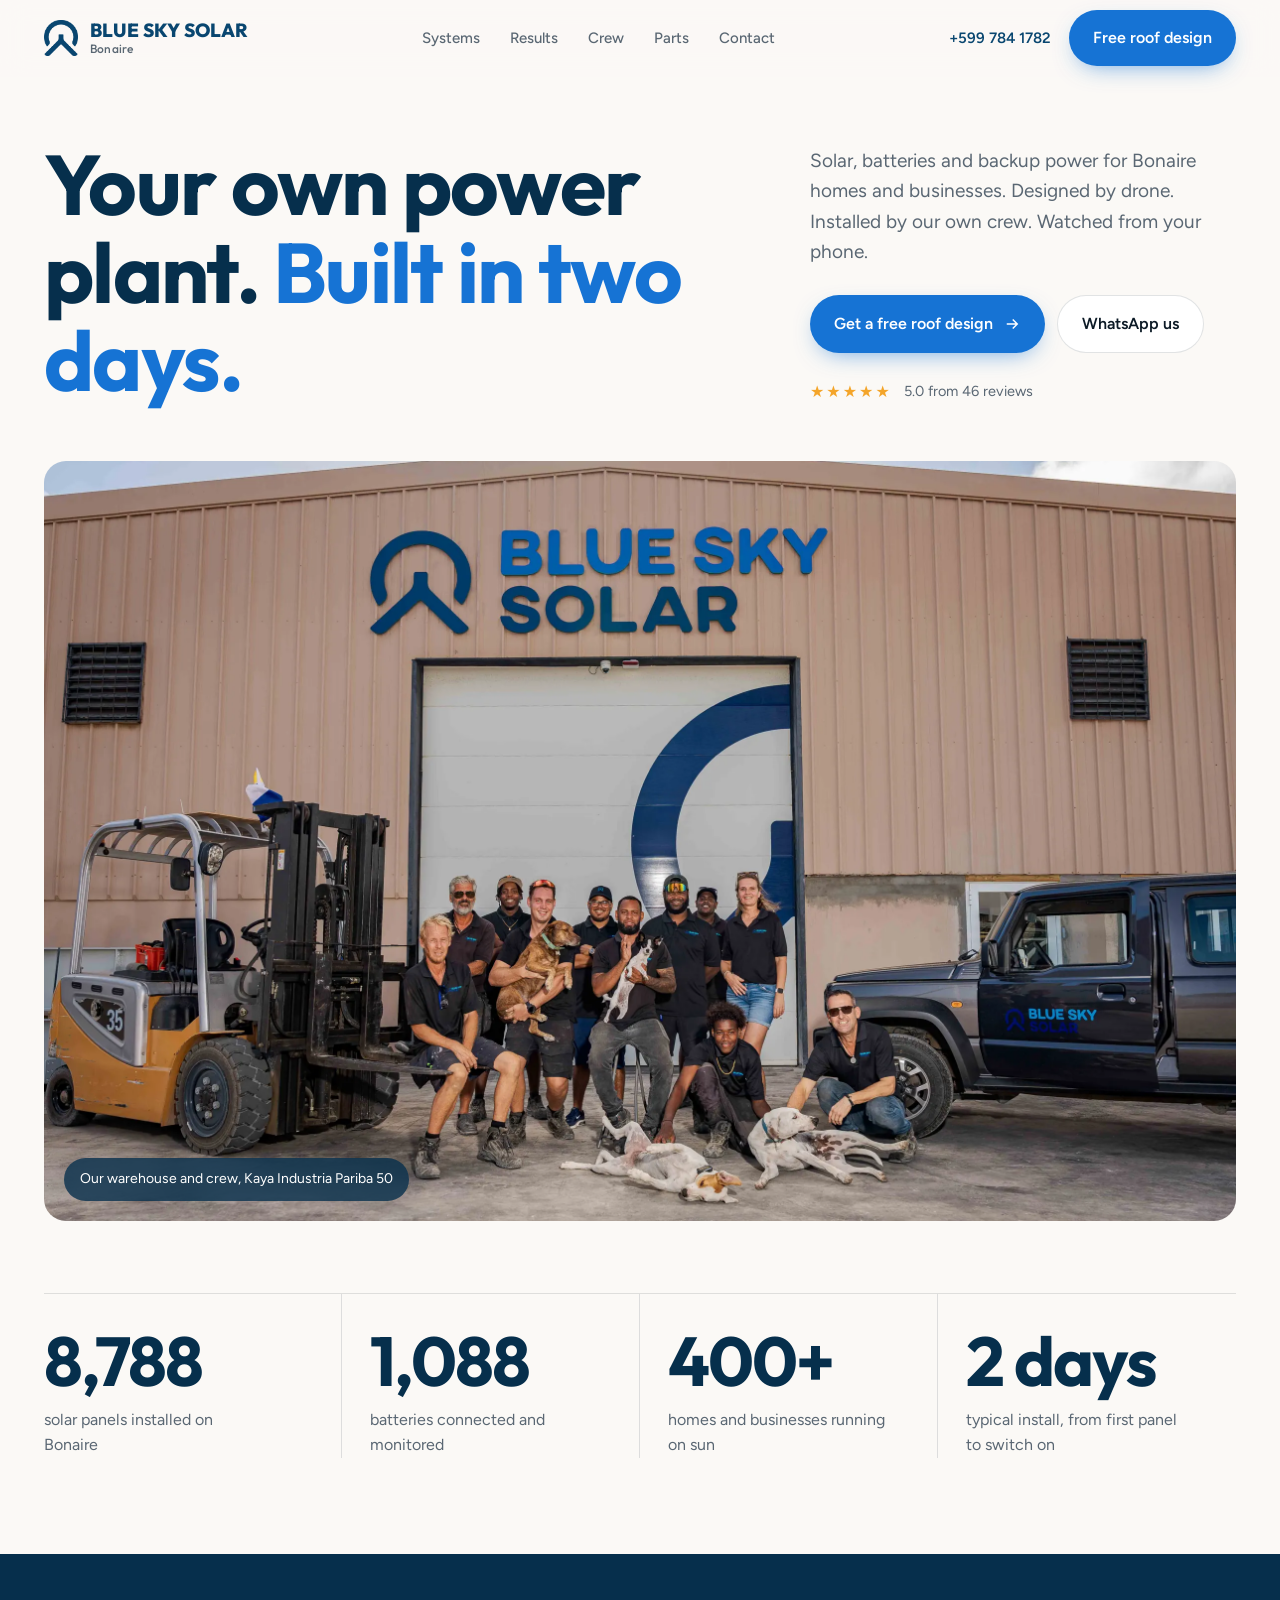
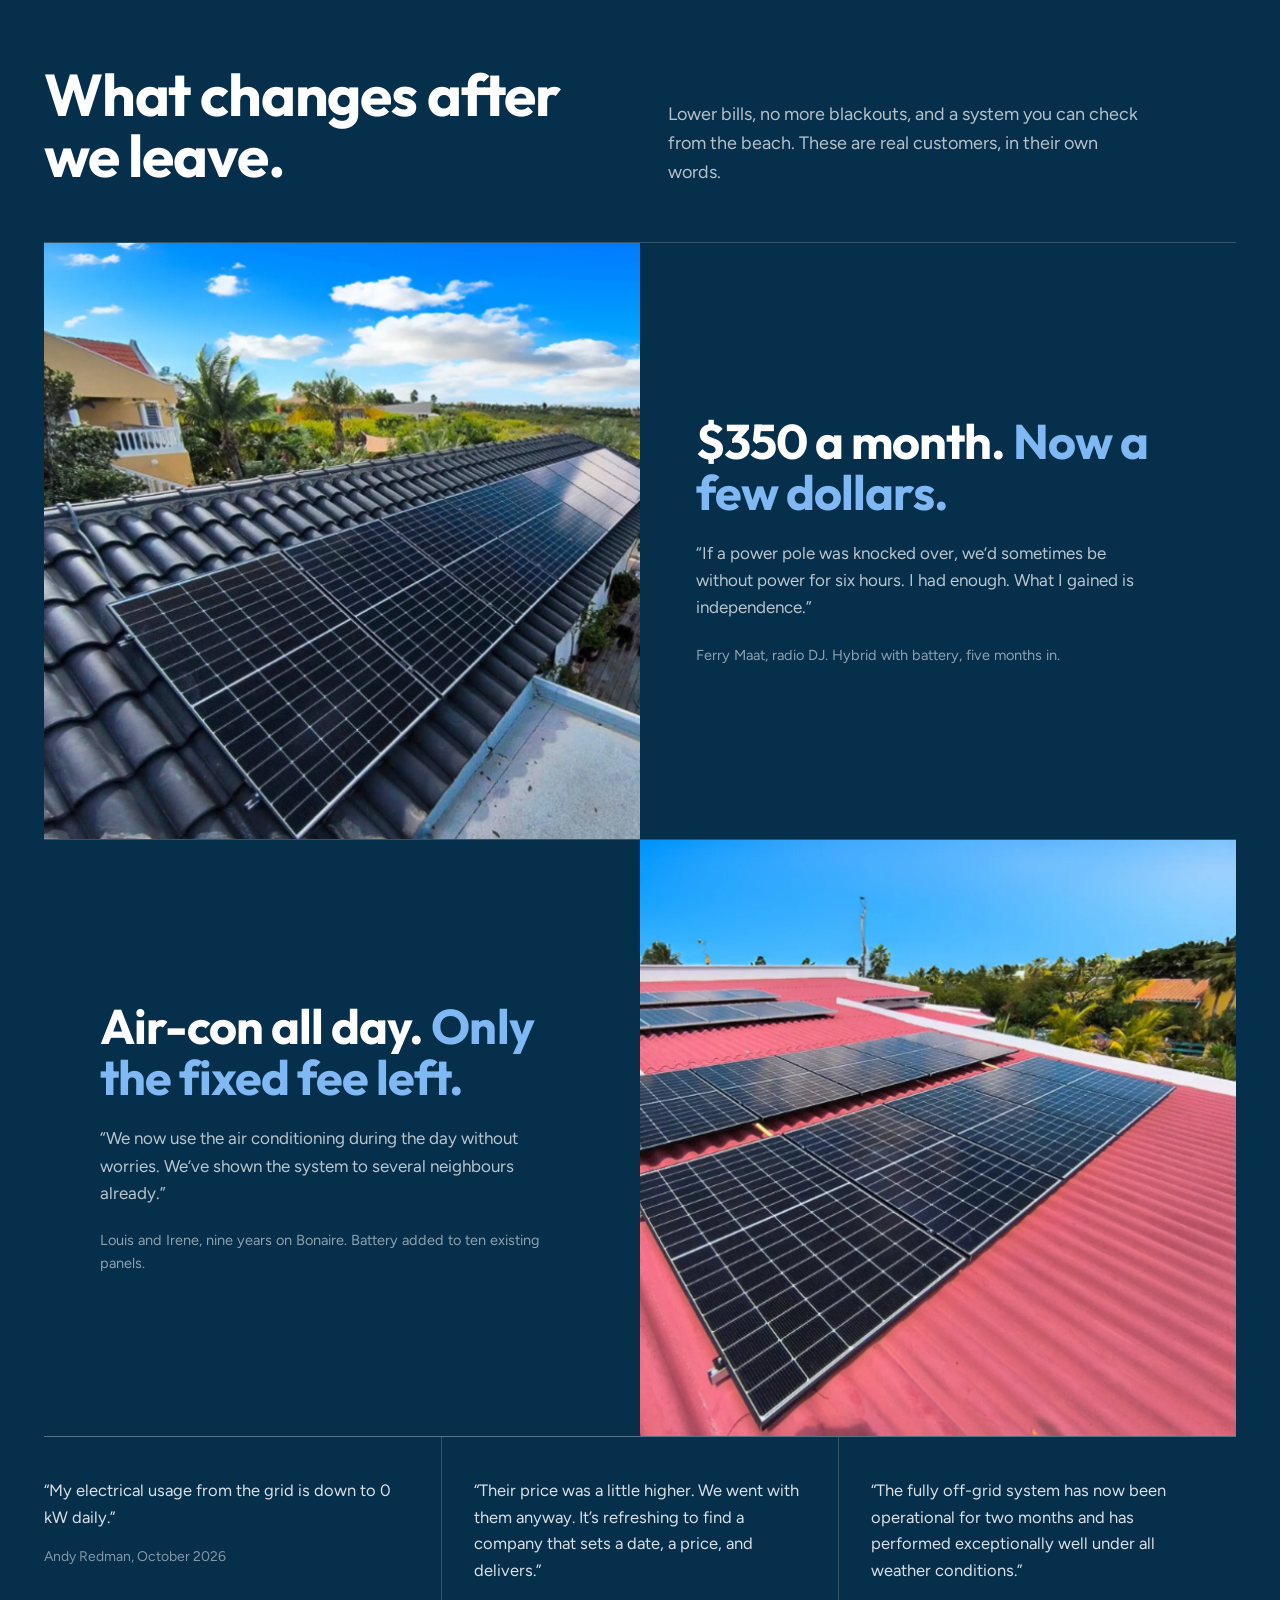
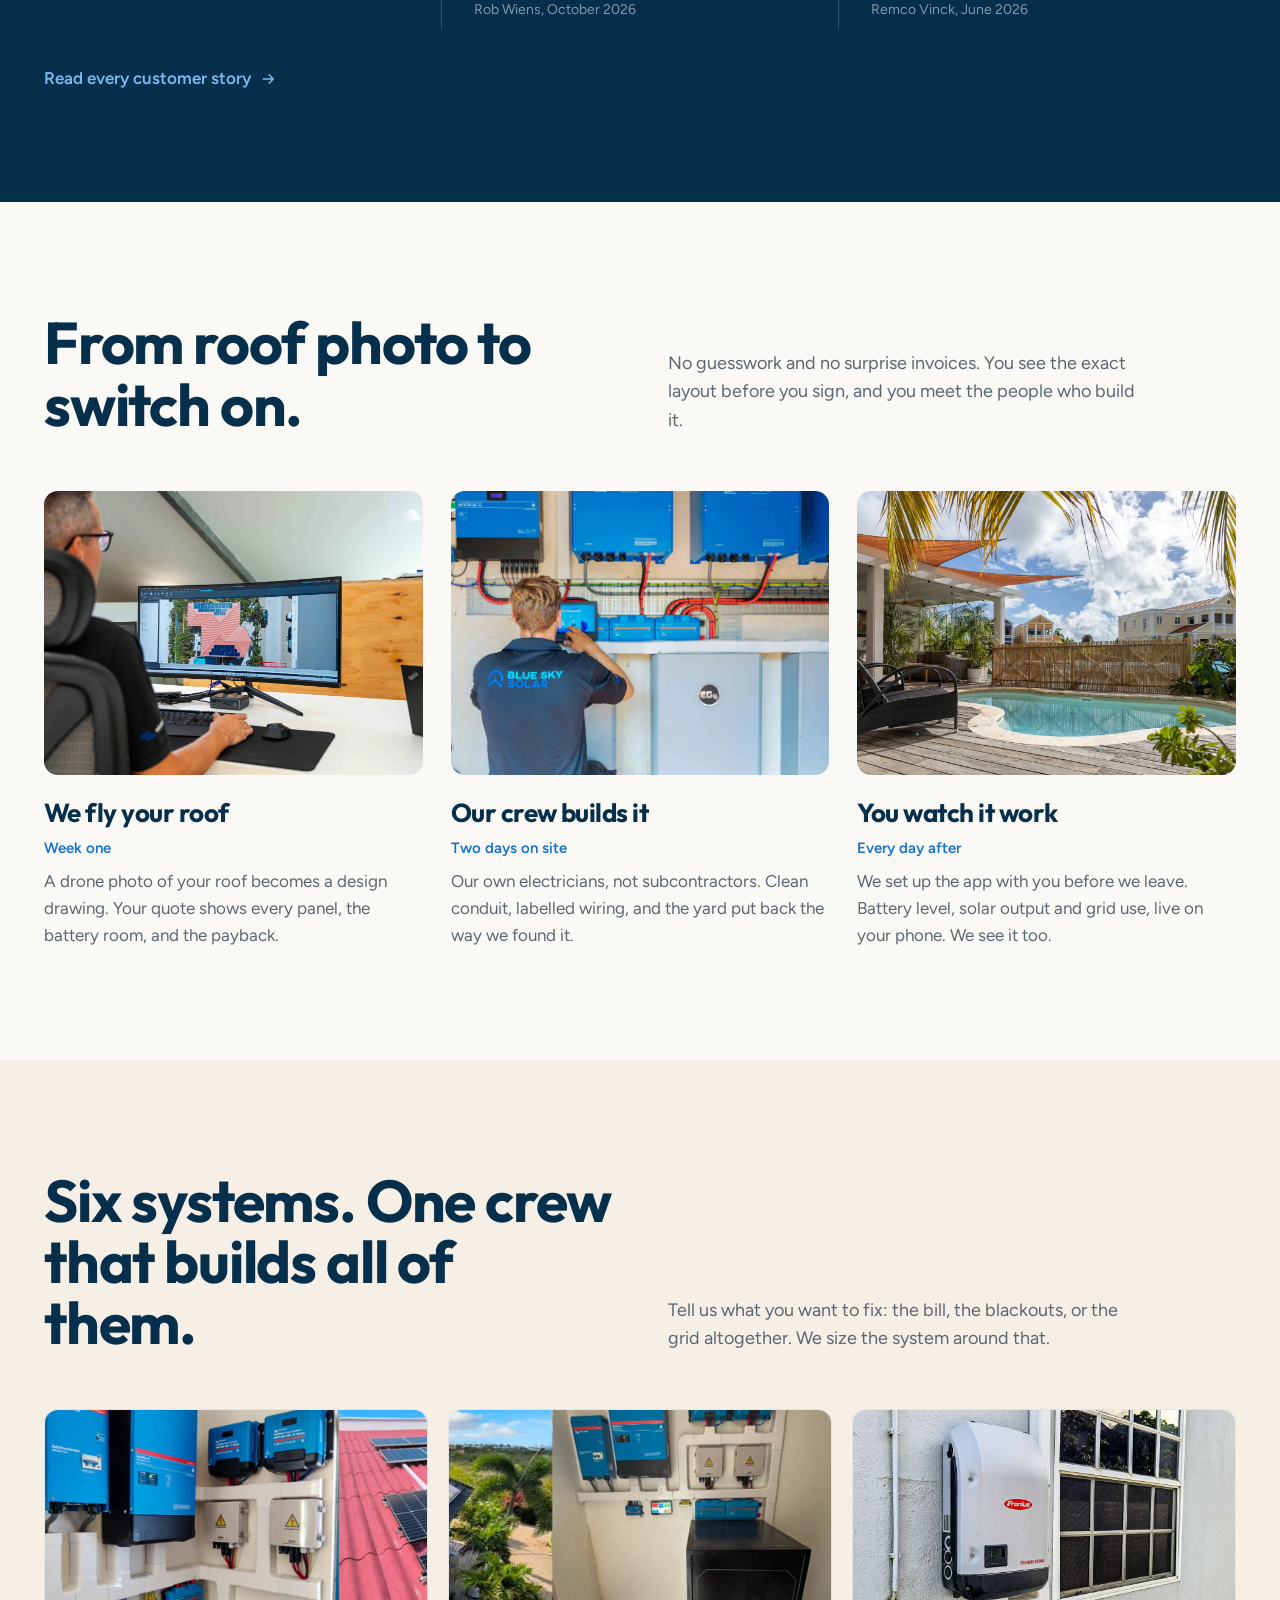
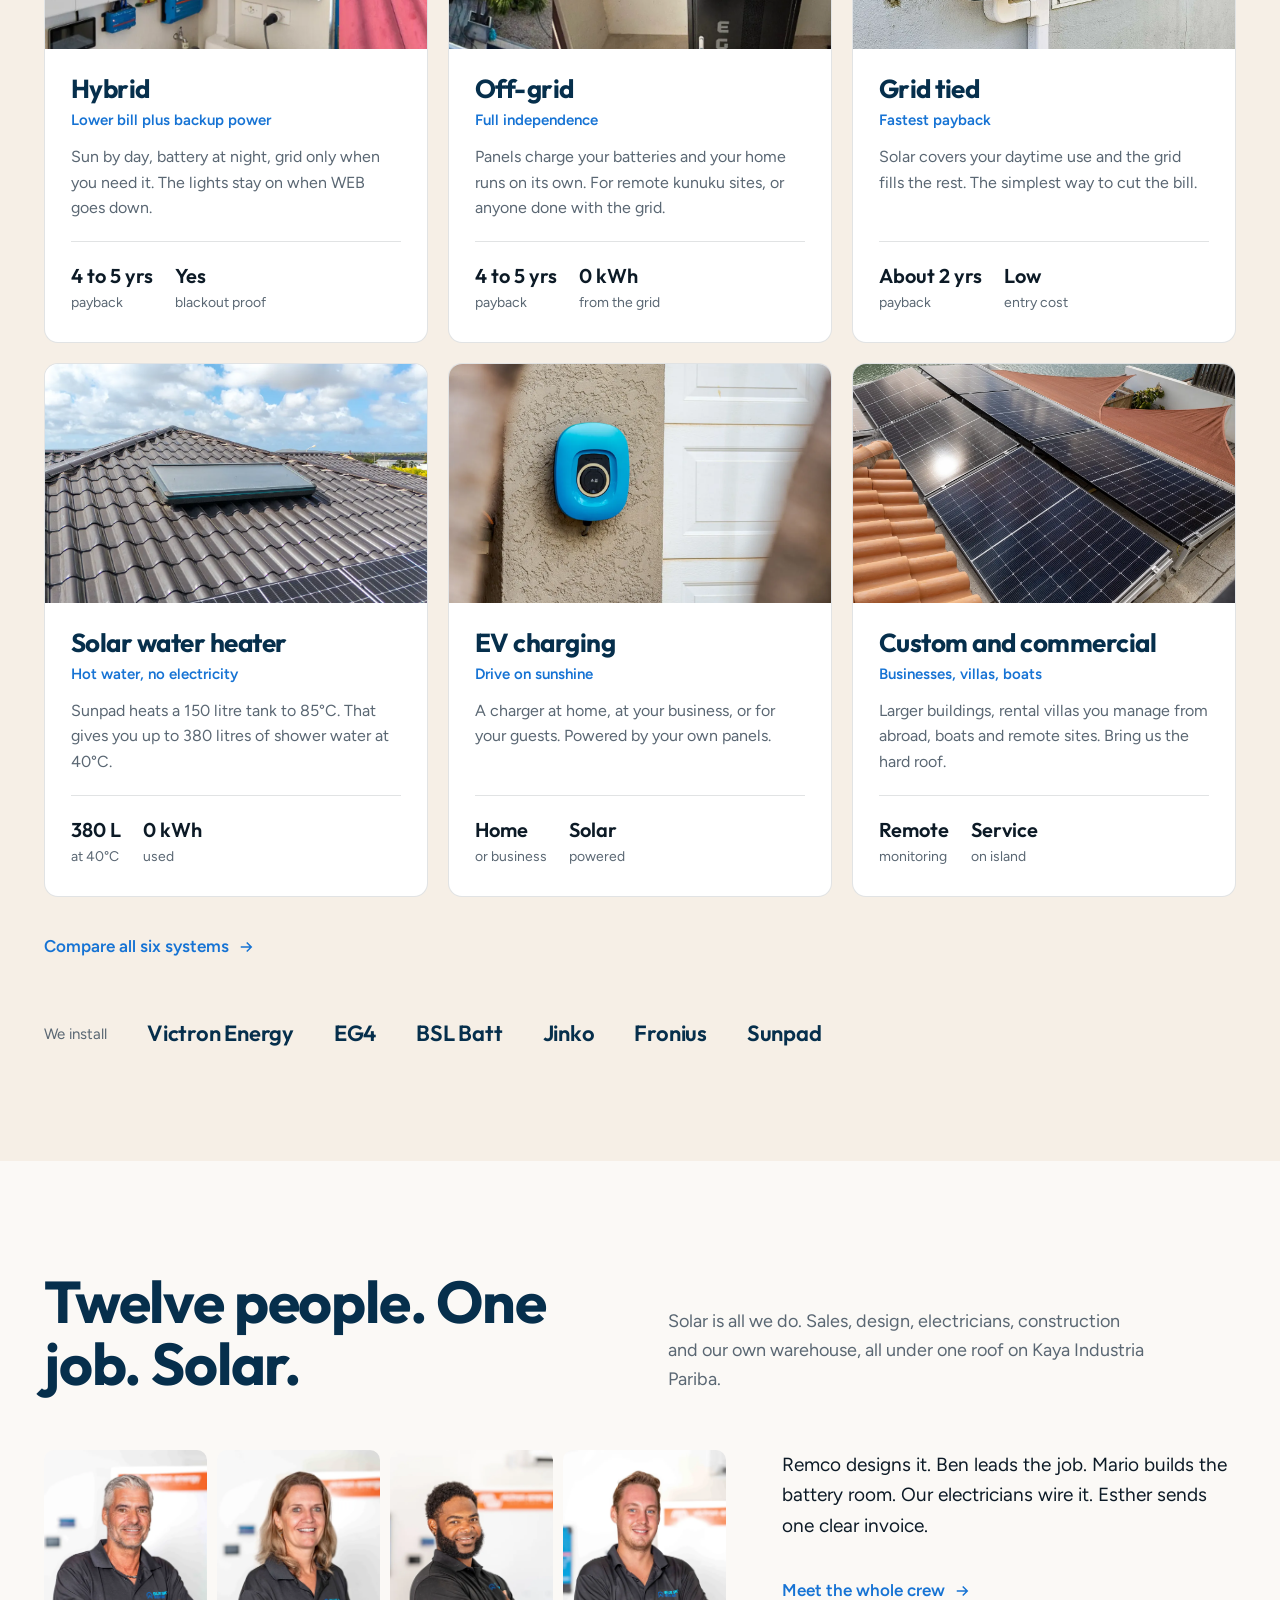
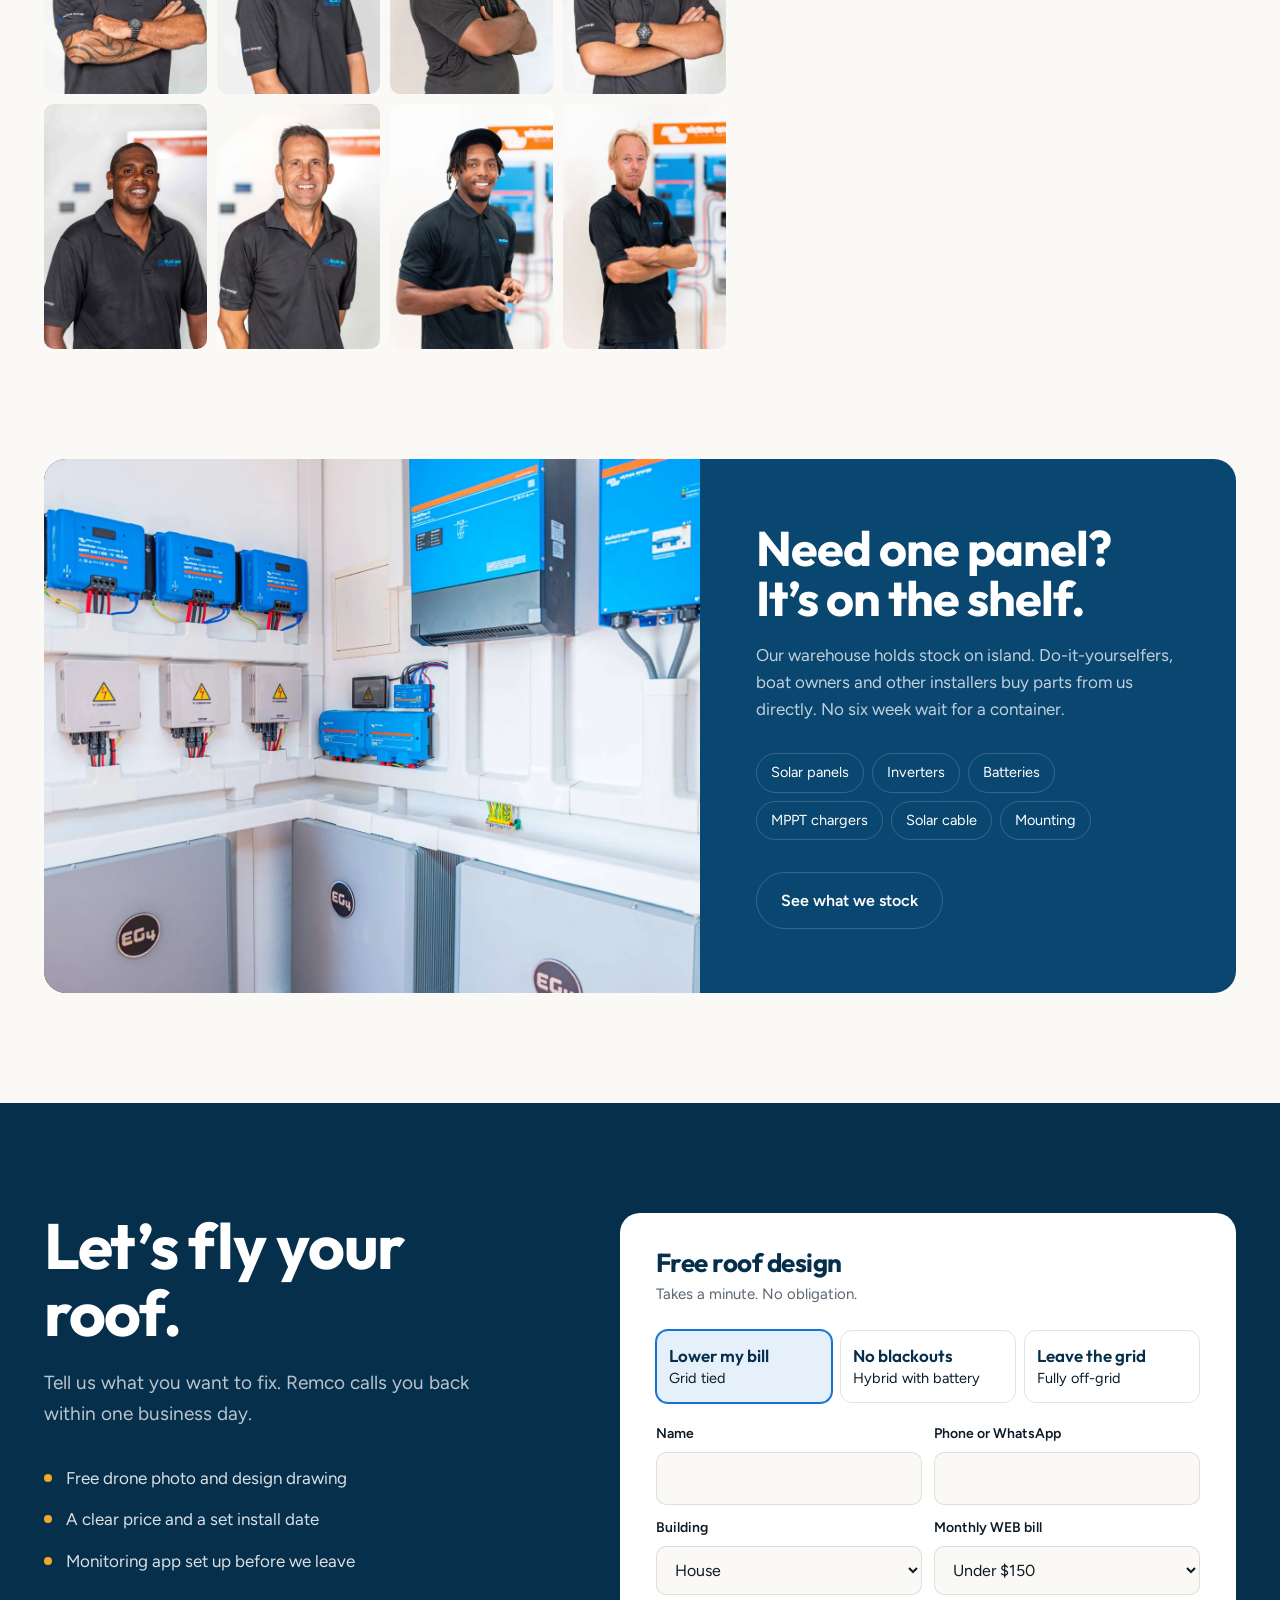
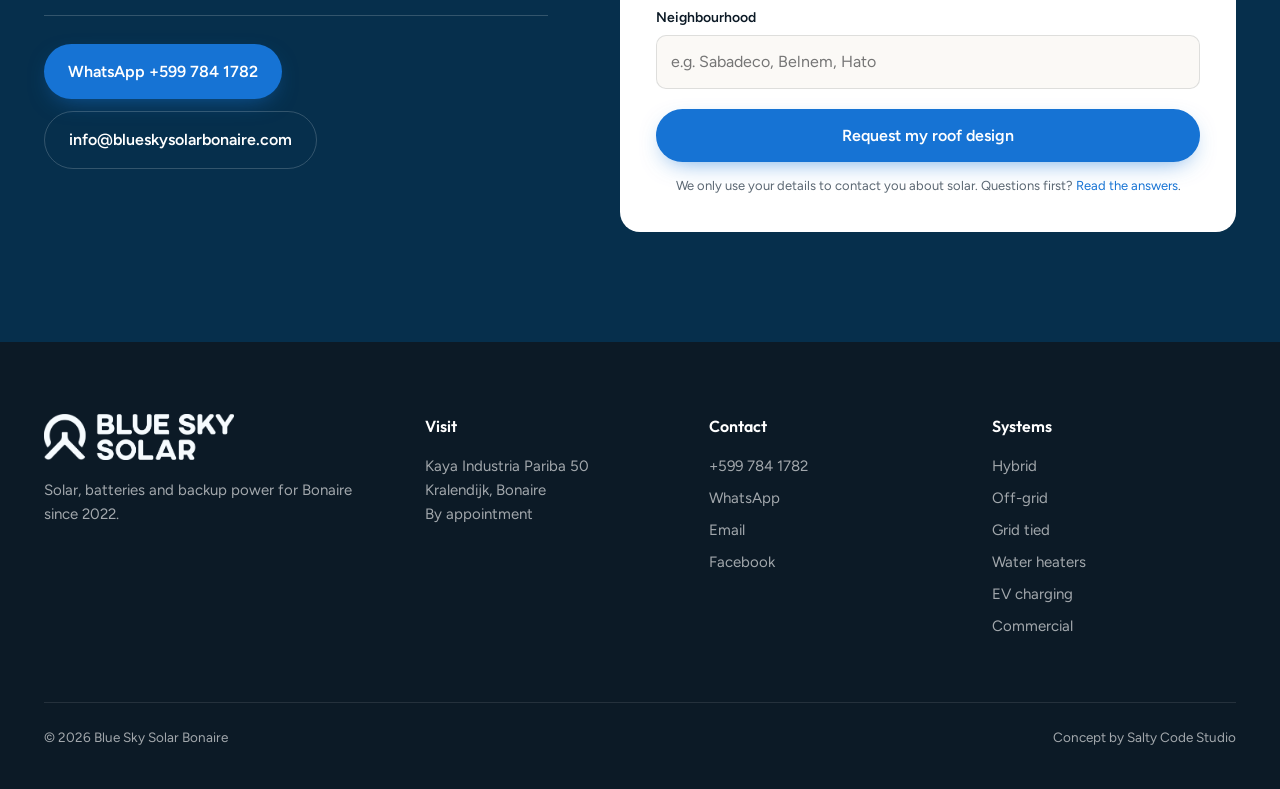
==== commit 25f70e4d: "Fix checker findings: sticky CTAs, verbatim quotes, Ferry on hybrid Co-Authored-By: Claude Opus 5.5 " ====
--- a/index.html
+++ b/index.html
@@ -81,7 +81,7 @@
       <div class="story-body">
         <div class="big">$350 a month. <em>Now a few dollars.</em></div>
         <p>“If a power pole was knocked over, we’d sometimes be without power for six hours. I had enough. What I gained is independence.”</p>
-        <cite>Ferry Maat, radio DJ. Off-grid hybrid, five months in.</cite>
+        <cite>Ferry Maat, radio DJ. Hybrid with battery, five months in.</cite>
       </div>
     </article>
     <article class="story flip rv">
@@ -93,9 +93,9 @@
       </div>
     </article>
     <div class="quotes">
-      <figure class="rv"><blockquote>“My home uses 87 kWh a day. 49 panels later, my grid use is down to zero.”</blockquote><figcaption>Andy Redman, October 2026</figcaption></figure>
+      <figure class="rv"><blockquote>“My electrical usage from the grid is down to 0 kW daily.”</blockquote><figcaption>Andy Redman, October 2026</figcaption></figure>
       <figure class="rv"><blockquote>“Their price was a little higher. We went with them anyway. It’s refreshing to find a company that sets a date, a price, and delivers.”</blockquote><figcaption>Rob Wiens, October 2026</figcaption></figure>
-      <figure class="rv"><blockquote>“Fully off-grid for two months now. It has performed exceptionally well under all weather conditions.”</blockquote><figcaption>Remco Vinck, June 2026</figcaption></figure>
+      <figure class="rv"><blockquote>“The fully off-grid system has now been operational for two months and has performed exceptionally well under all weather conditions.”</blockquote><figcaption>Remco Vinck, June 2026</figcaption></figure>
     </div>
     <a class="more" href="results.html" style="color:#7fb8f2">Read every customer story <svg viewBox="0 0 24 24" fill="none" stroke="currentColor" stroke-width="2"><path d="M5 12h14M13 6l6 6-6 6"/></svg></a>
   </div>
@@ -213,7 +213,7 @@
       <p class="quote-lead">Tell us what you want to fix. Remco calls you back within one business day.</p>
       <div class="promise">
         <div>Free drone photo and design drawing</div>
-        <div>Fixed price and install date in writing</div>
+        <div>A clear price and a set install date</div>
         <div>Monitoring app set up before we leave</div>
       </div>
       <div class="direct">
--- a/css/site.css
+++ b/css/site.css
@@ -253,3 +253,4 @@
 .cta-band .hero-actions{justify-content:flex-end}
 @media (max-width:1020px){.page-hero .wrap,.cta-band{grid-template-columns:1fr;gap:28px}.cta-band .hero-actions{justify-content:flex-start}}
 @media (max-width:640px){.page-hero{padding:40px 0 40px}.wide-photo{aspect-ratio:4/3;border-radius:16px}.cta-band{padding:40px 24px;border-radius:16px}}
+.mobile-nav a.on{color:var(--sky)}
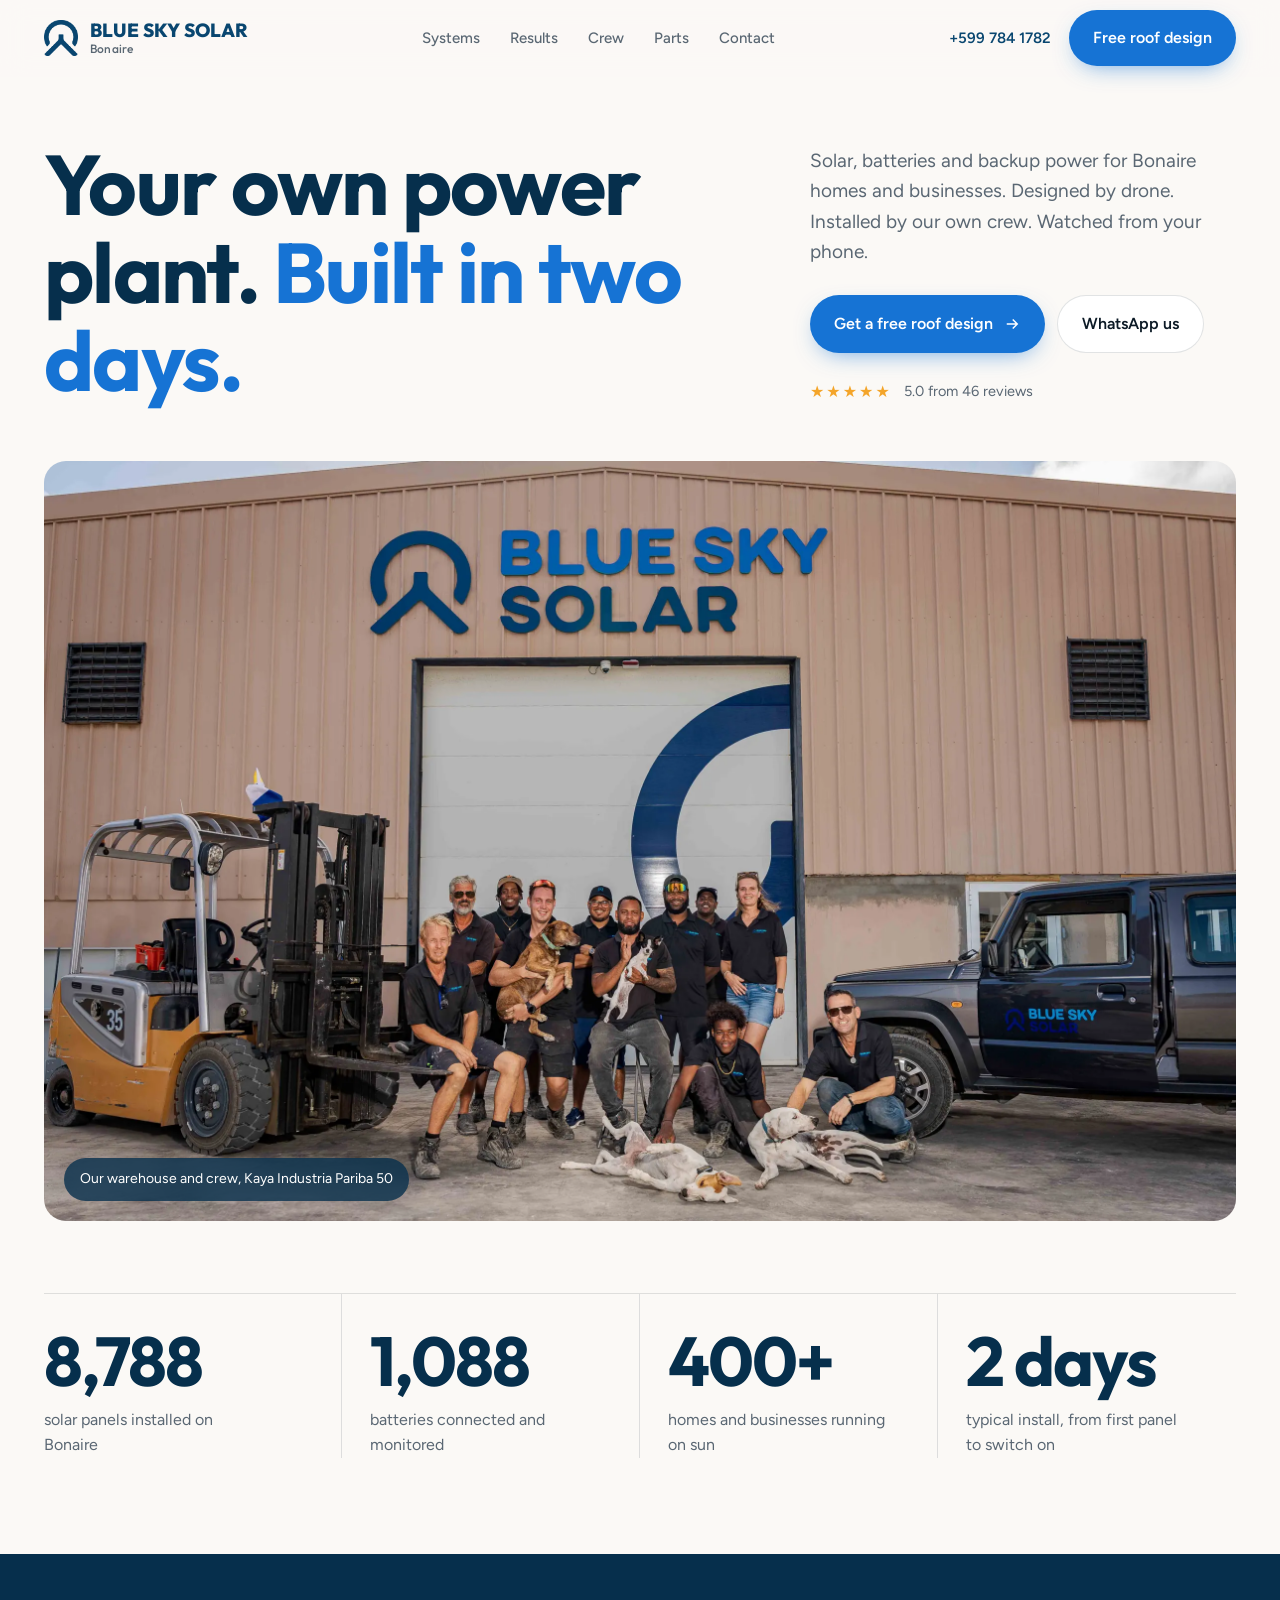
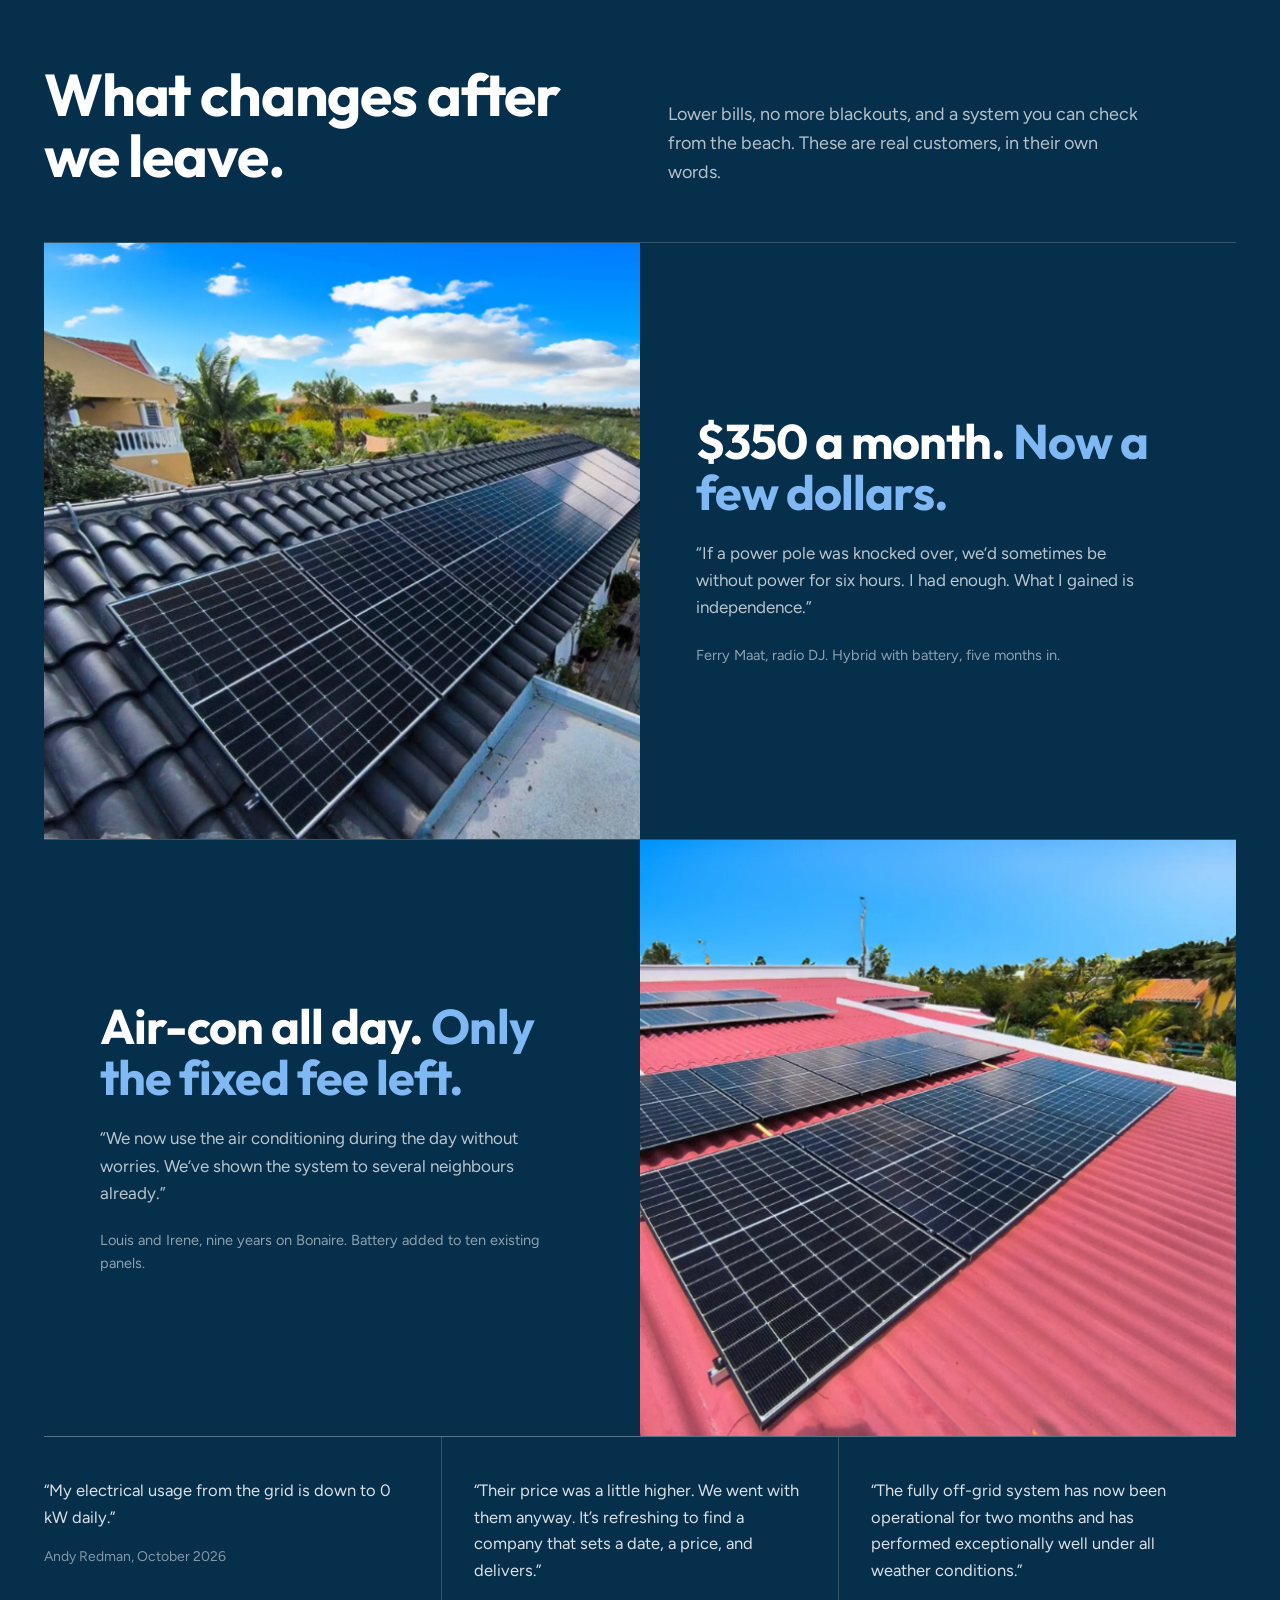
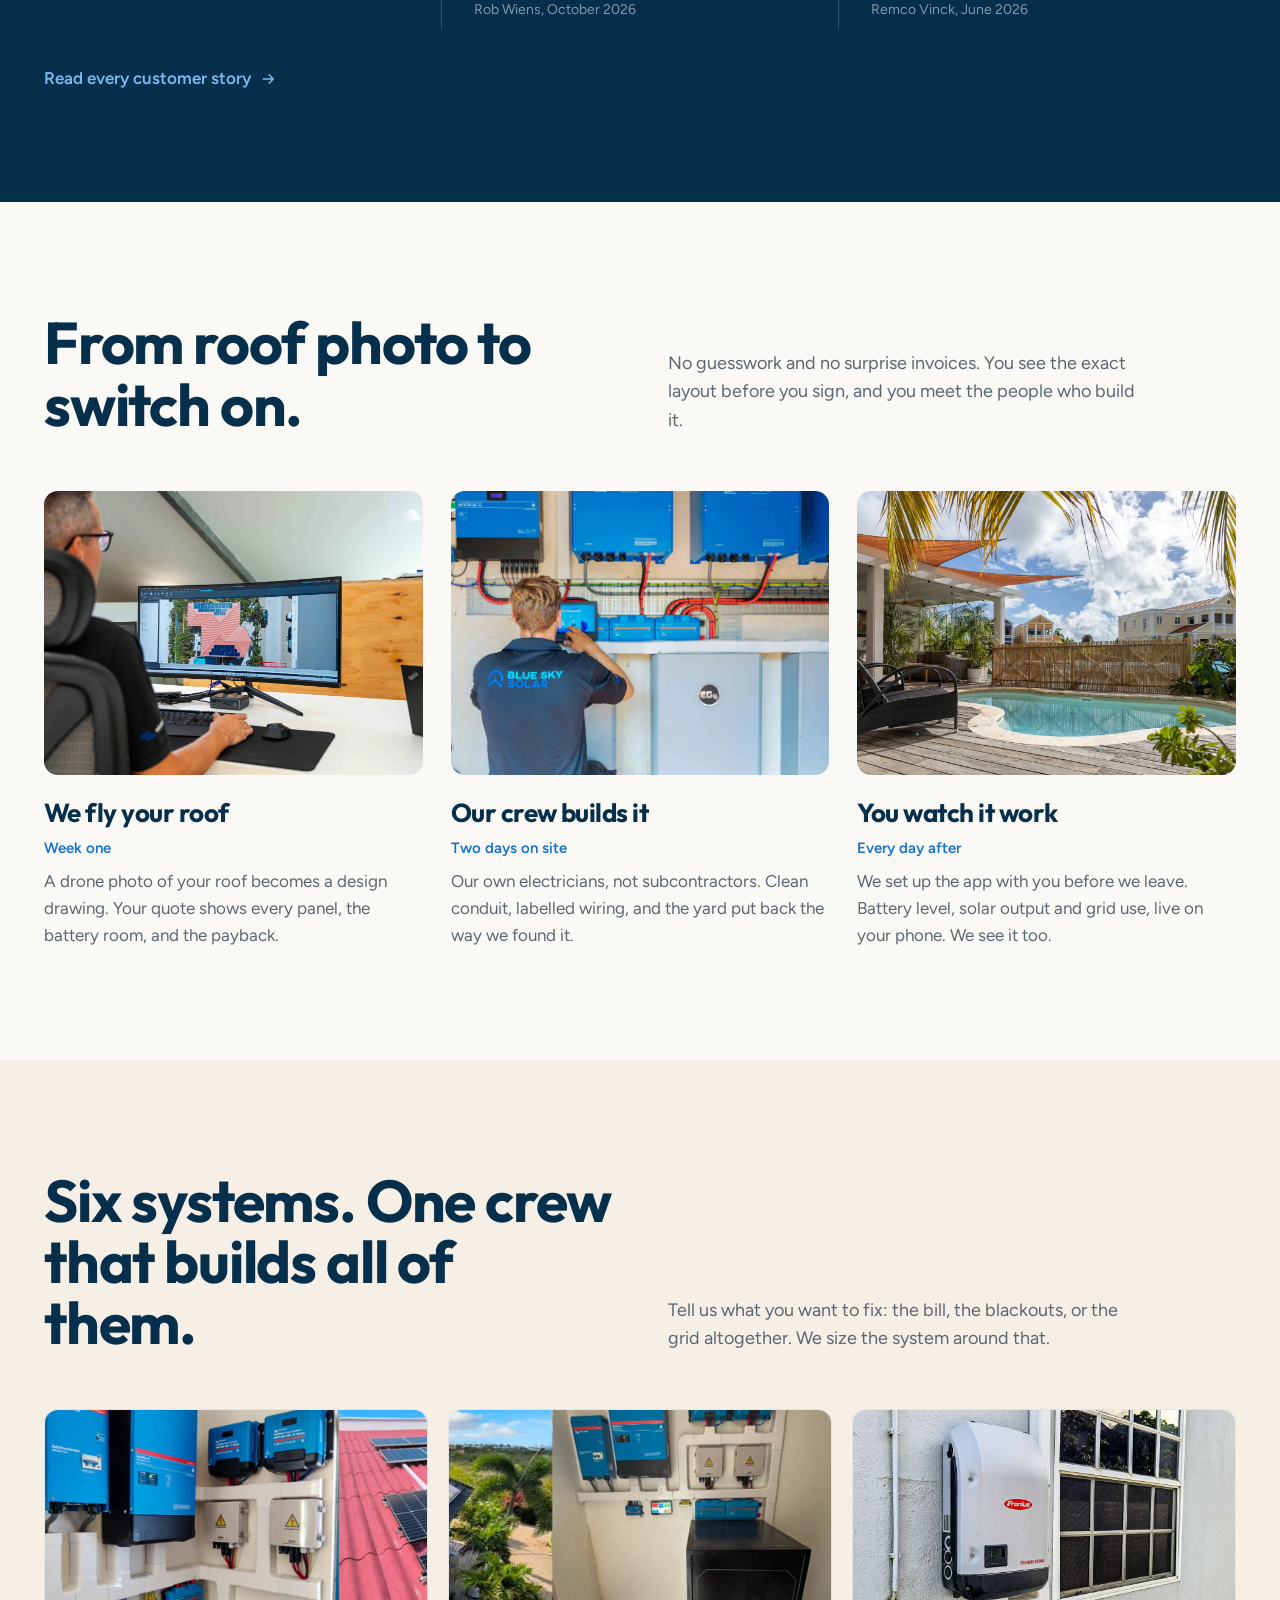
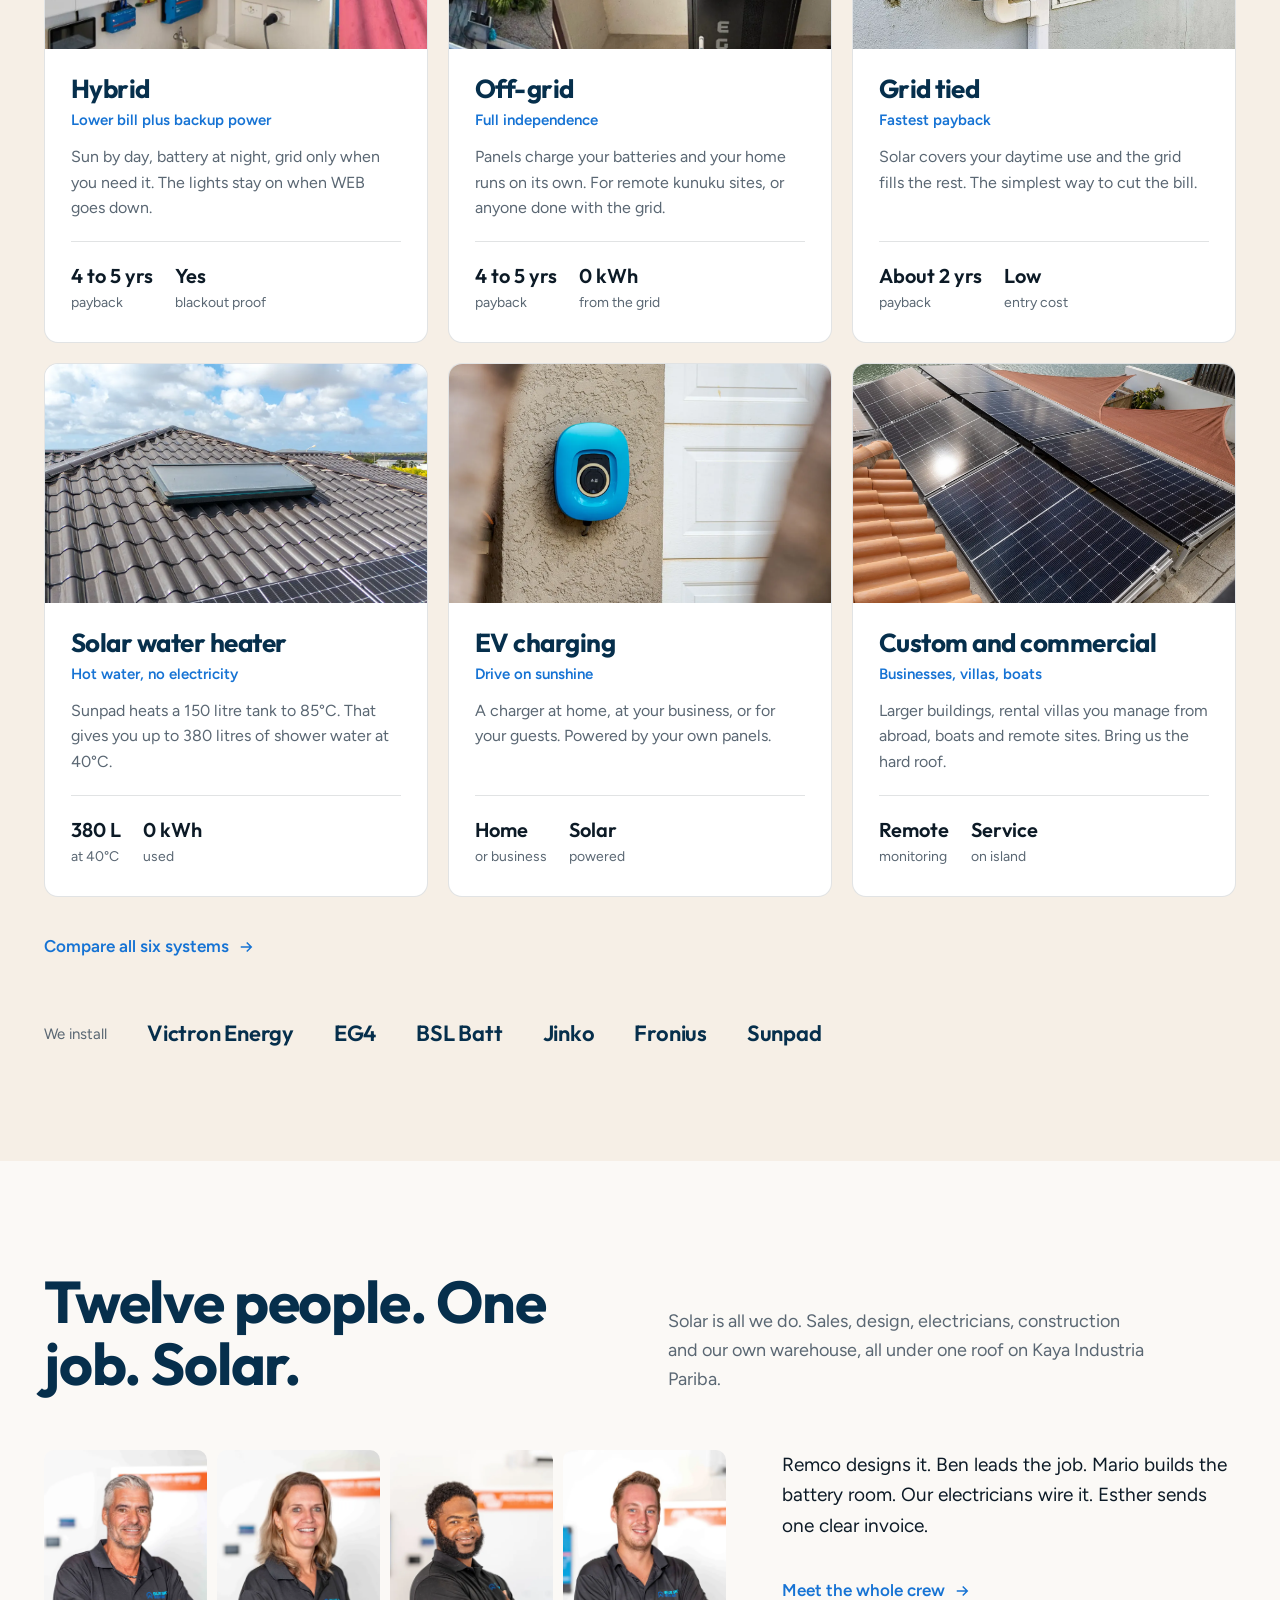
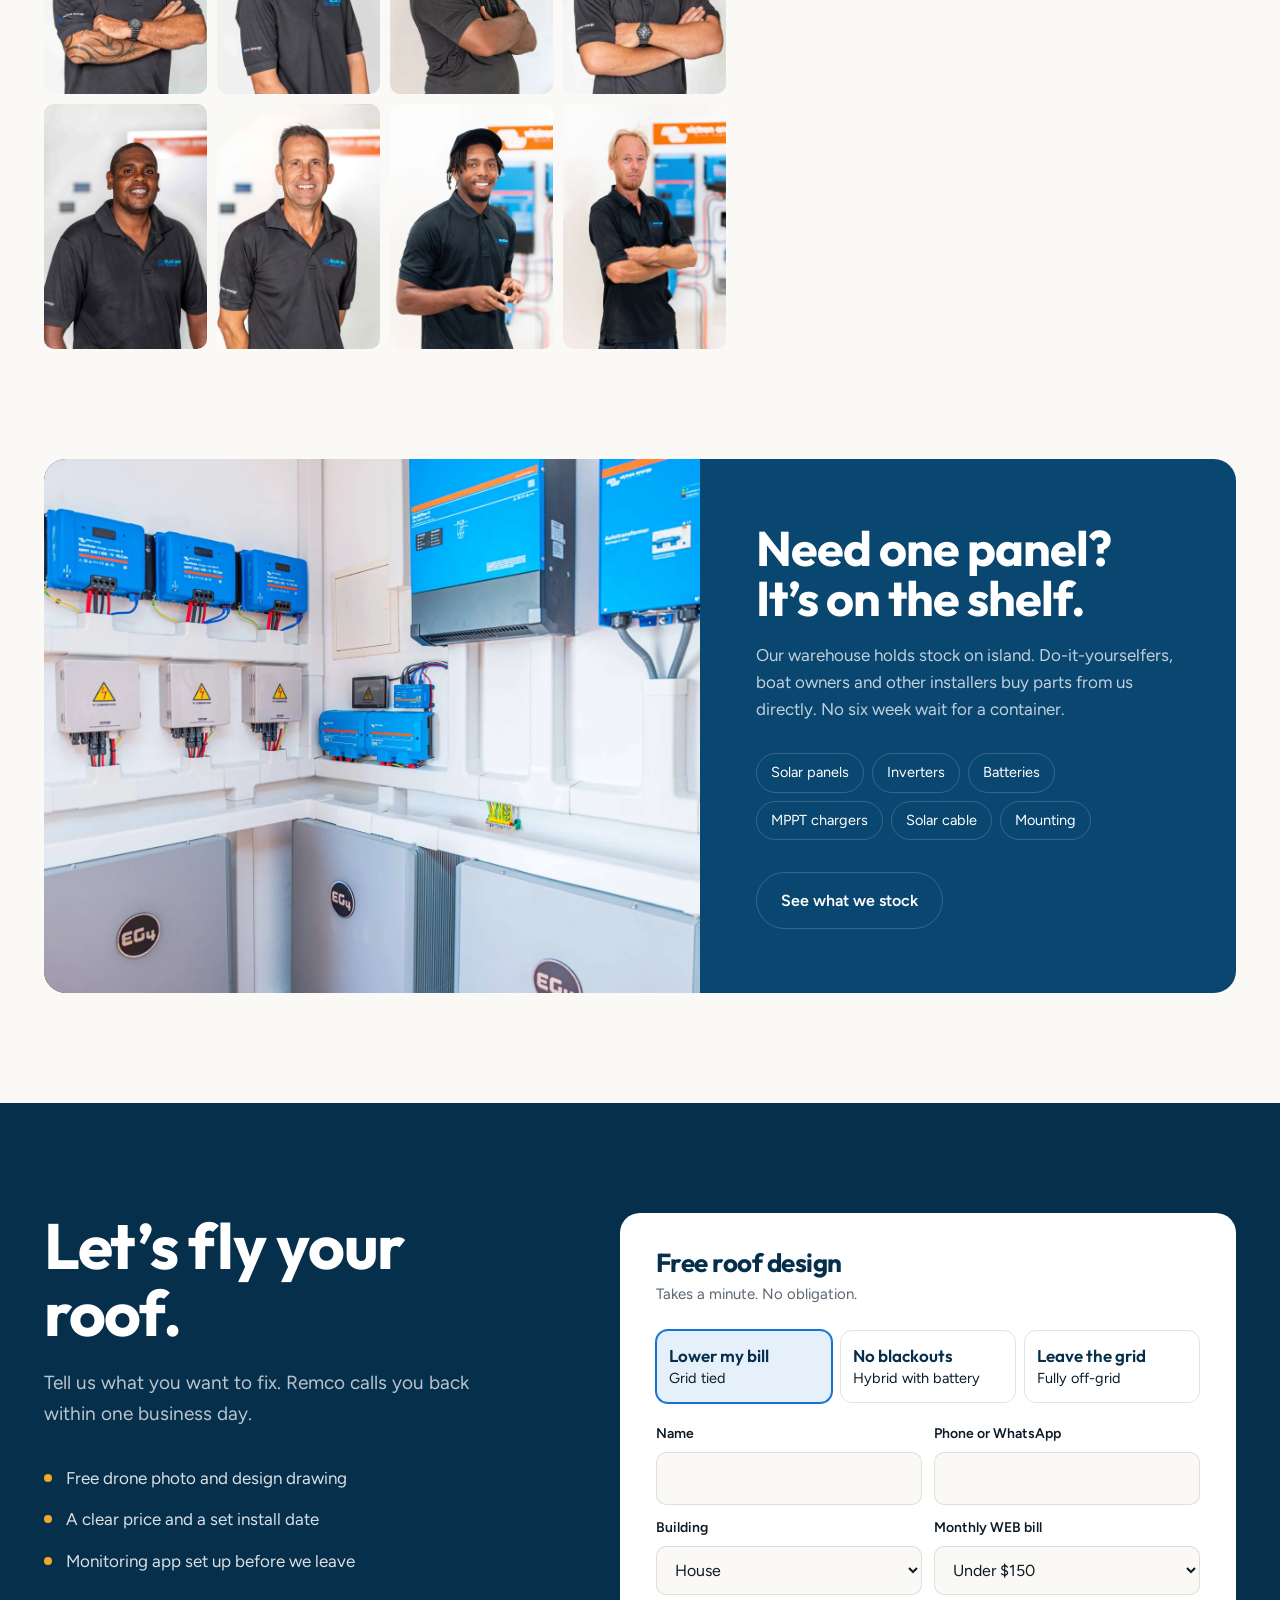
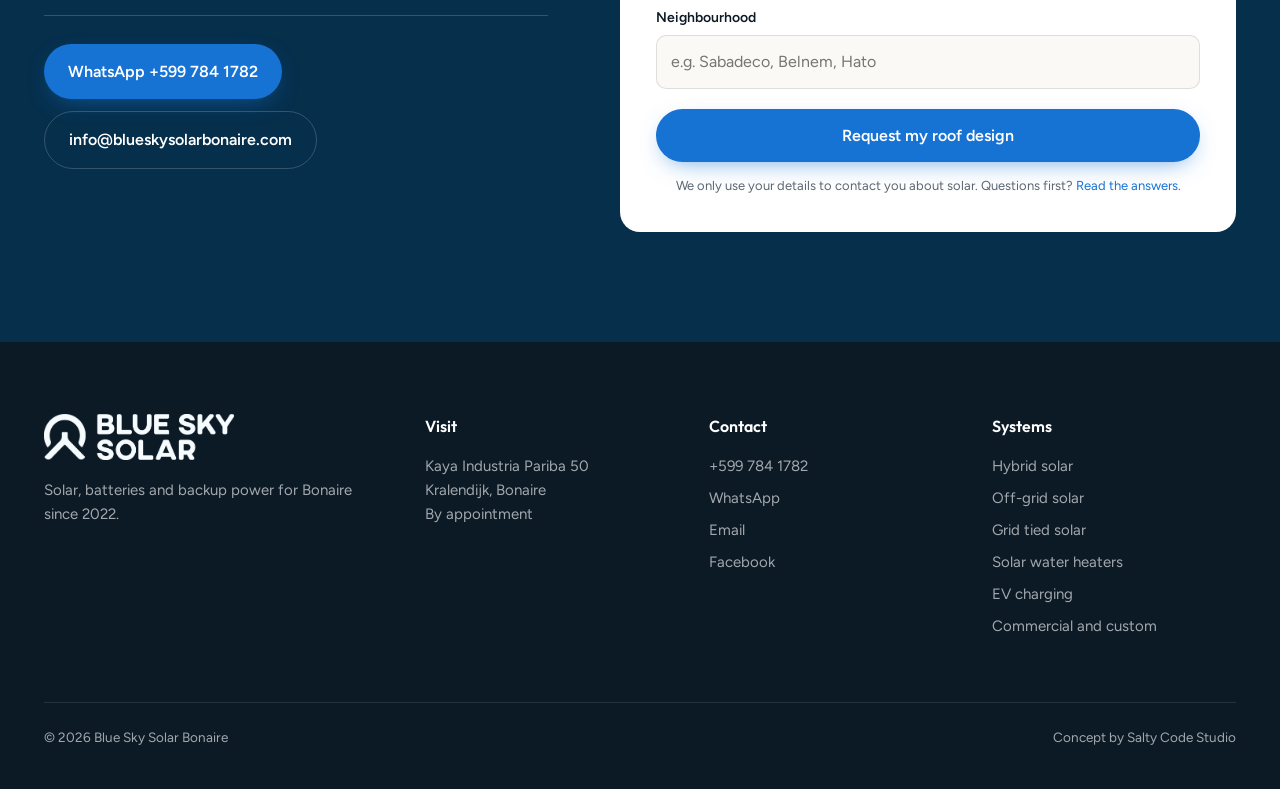
==== commit 82f26b95: "Footer links to per-system SEO pages Co-Authored-By: Claude Opus 5.5 <noreply@anthropic.com>" ====
--- a/index.html
+++ b/index.html
@@ -252,7 +252,7 @@
       <div><img src="img/BSS-Logo-White.png" alt="Blue Sky Solar"><p>Solar, batteries and backup power for Bonaire since 2022.</p></div>
       <div><h4>Visit</h4><p>Kaya Industria Pariba 50<br>Kralendijk, Bonaire<br>By appointment</p></div>
       <div><h4>Contact</h4><a href="tel:+5997841782">+599 784 1782</a><a href="https://wa.me/5997841782">WhatsApp</a><a href="mailto:info@blueskysolarbonaire.com">Email</a><a href="https://www.facebook.com/blueskysolarbonaire">Facebook</a></div>
-      <div><h4>Systems</h4><a href="systems.html#hybrid">Hybrid</a><a href="systems.html#off-grid">Off-grid</a><a href="systems.html#grid-tied">Grid tied</a><a href="systems.html#water-heater">Water heaters</a><a href="systems.html#ev-charging">EV charging</a><a href="systems.html#custom">Commercial</a></div>
+      <div><h4>Systems</h4><a href="hybrid-solar-bonaire.html">Hybrid solar</a><a href="off-grid-solar-bonaire.html">Off-grid solar</a><a href="grid-tied-solar-bonaire.html">Grid tied solar</a><a href="solar-water-heater-bonaire.html">Solar water heaters</a><a href="ev-charging-bonaire.html">EV charging</a><a href="commercial-solar-bonaire.html">Commercial and custom</a></div>
     </div>
     <div class="legal"><span>© 2026 Blue Sky Solar Bonaire</span><span>Concept by Salty Code Studio</span></div>
   </div>
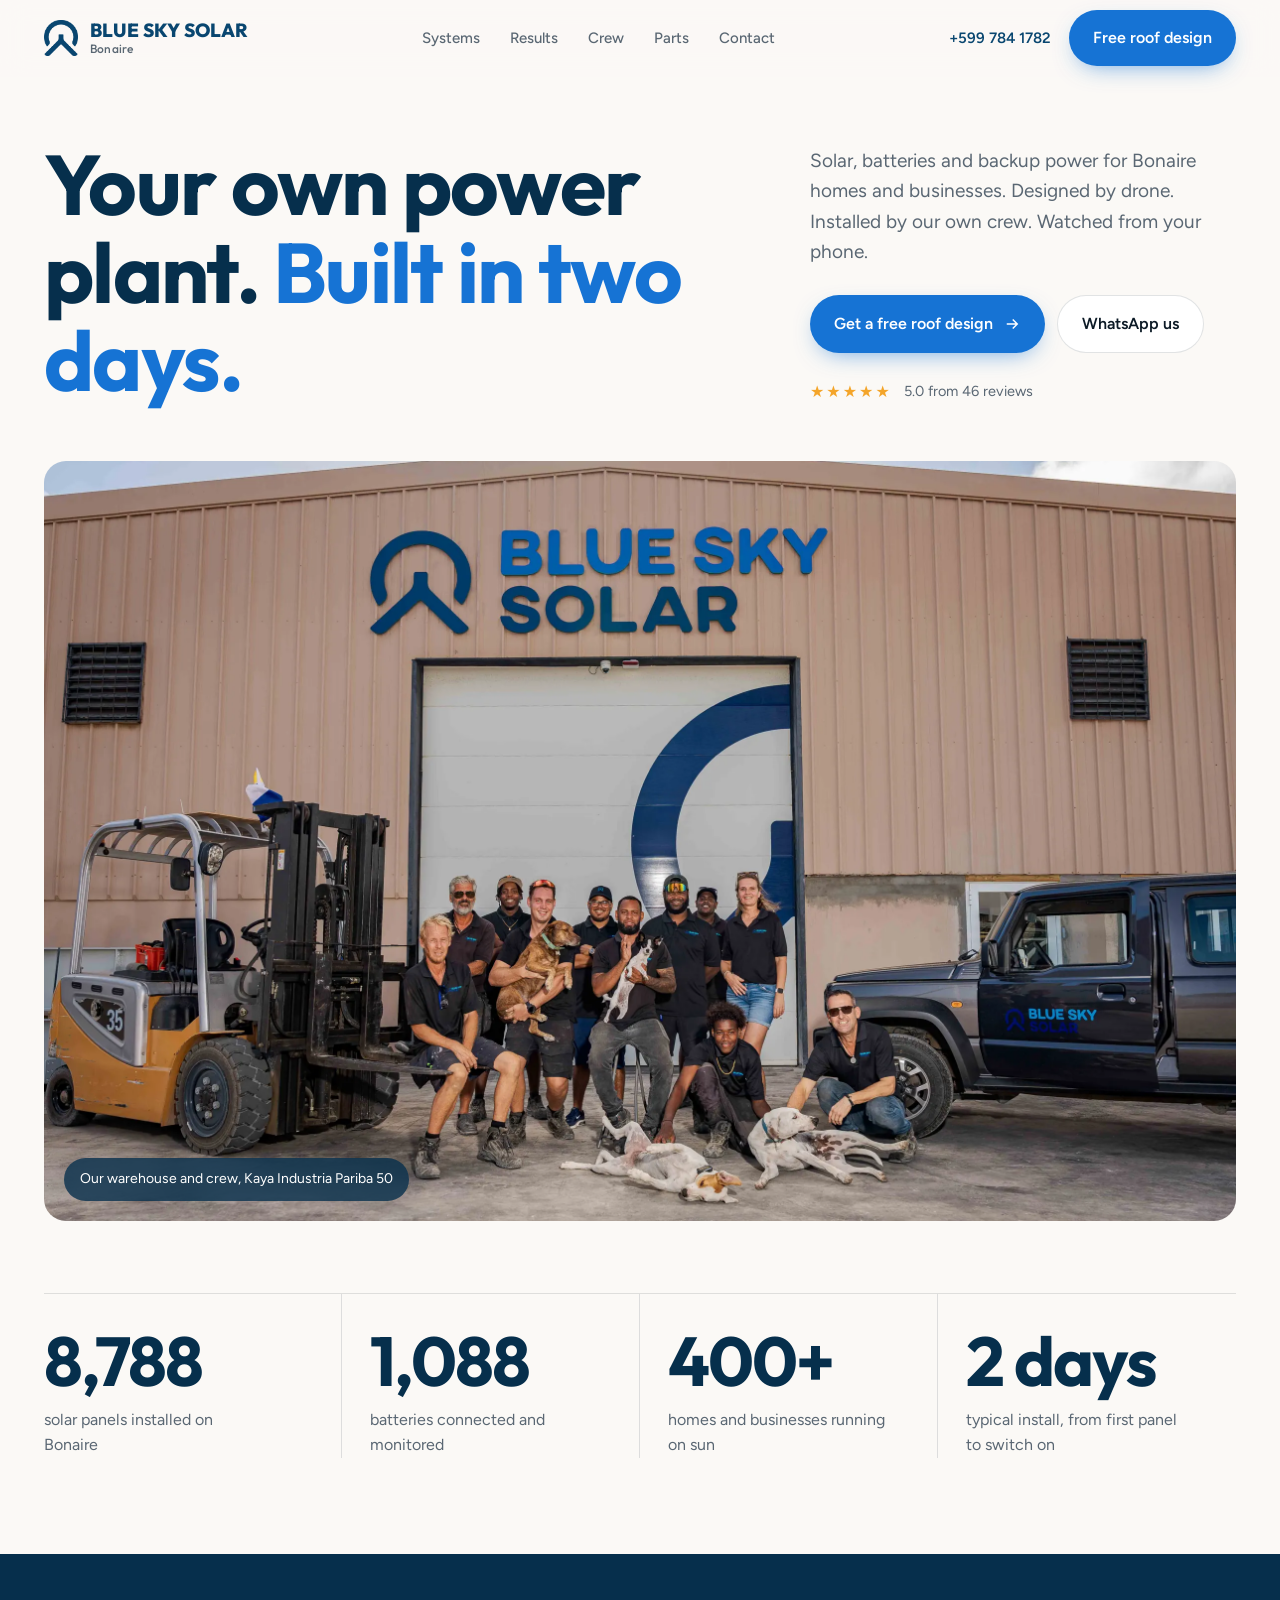
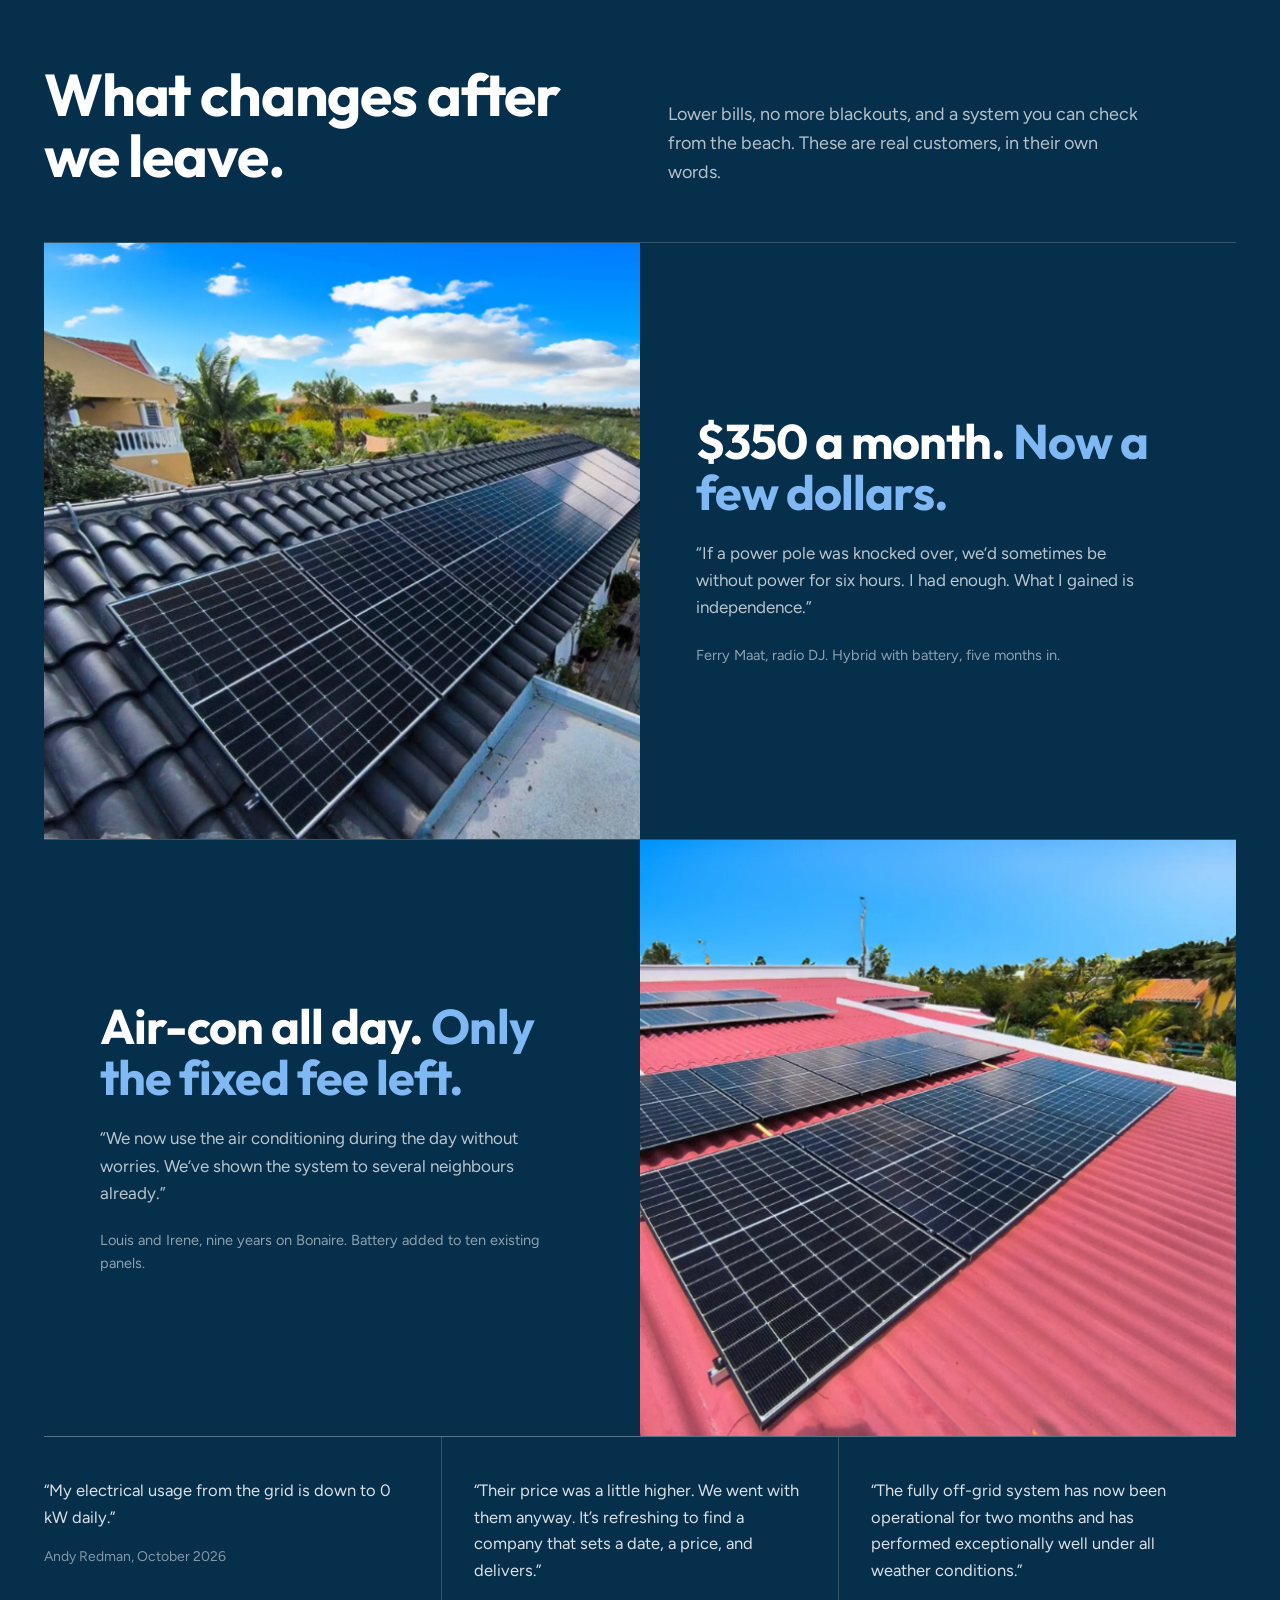
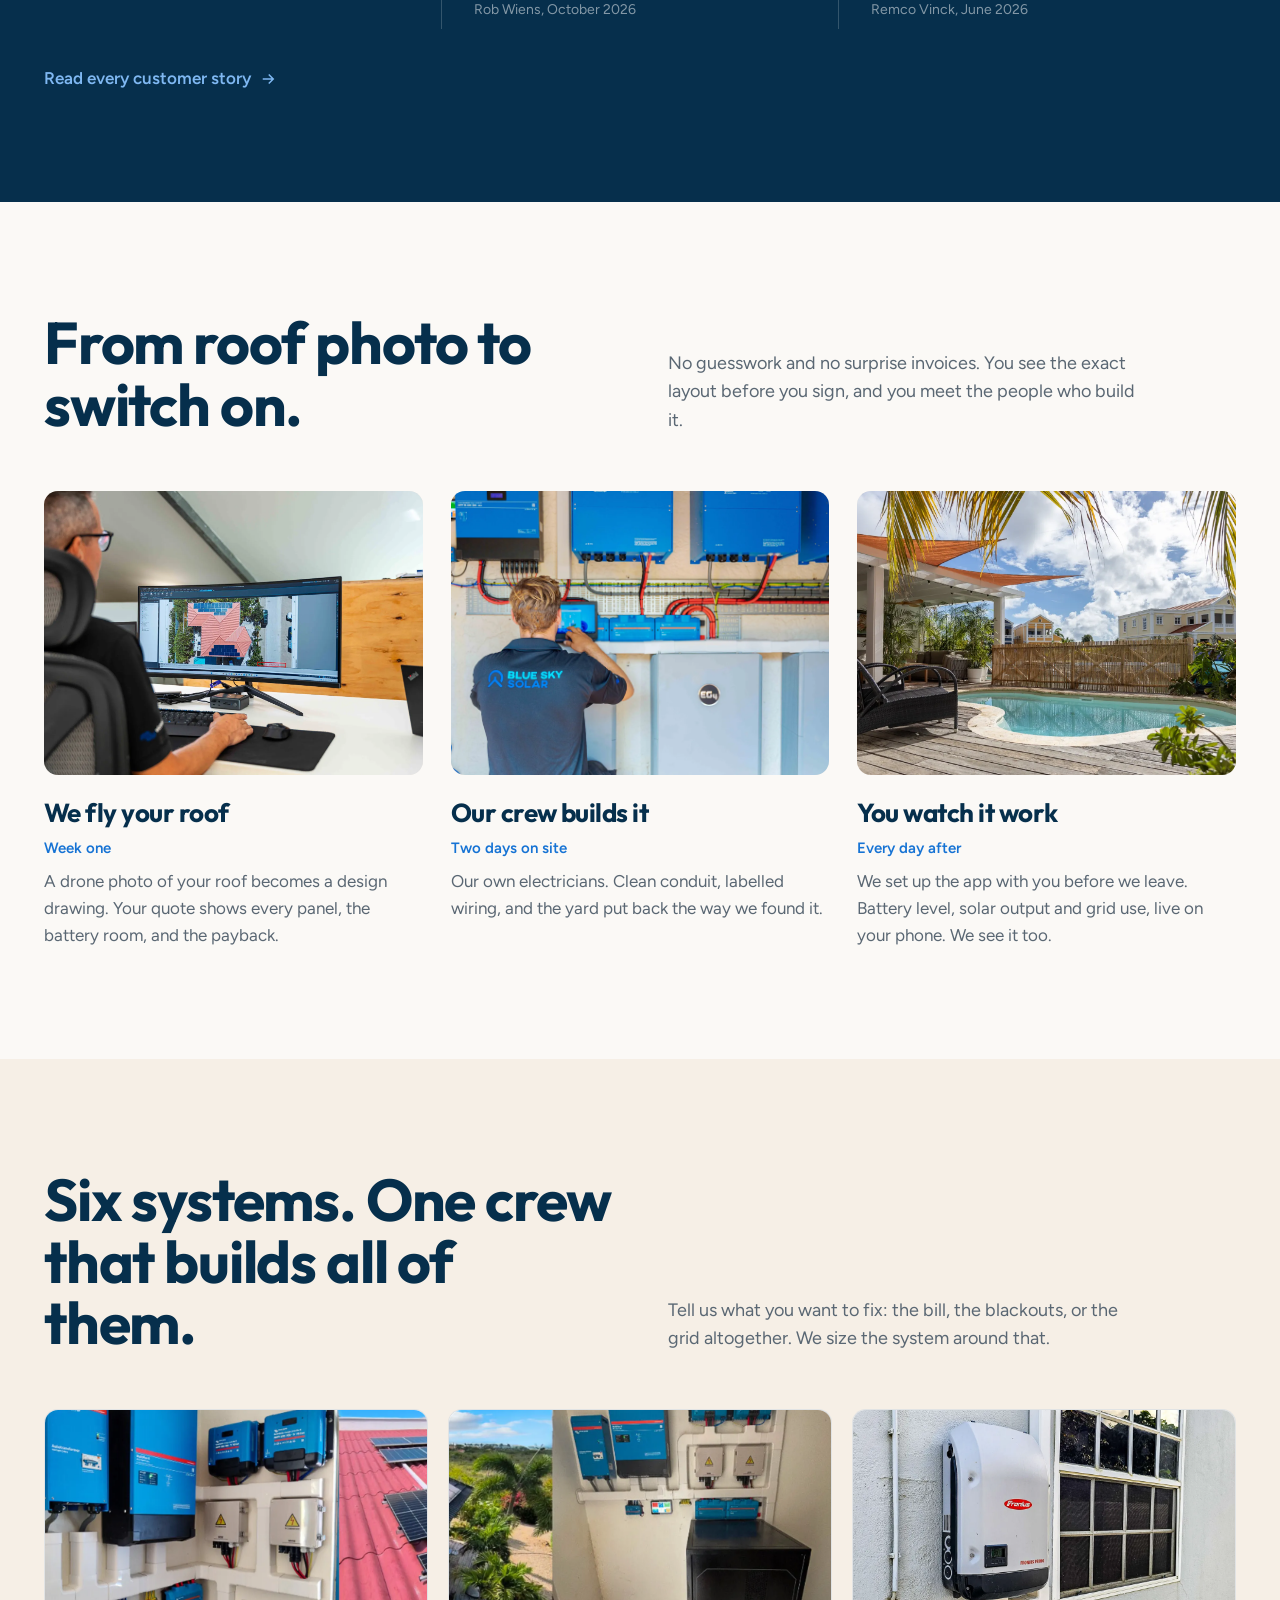
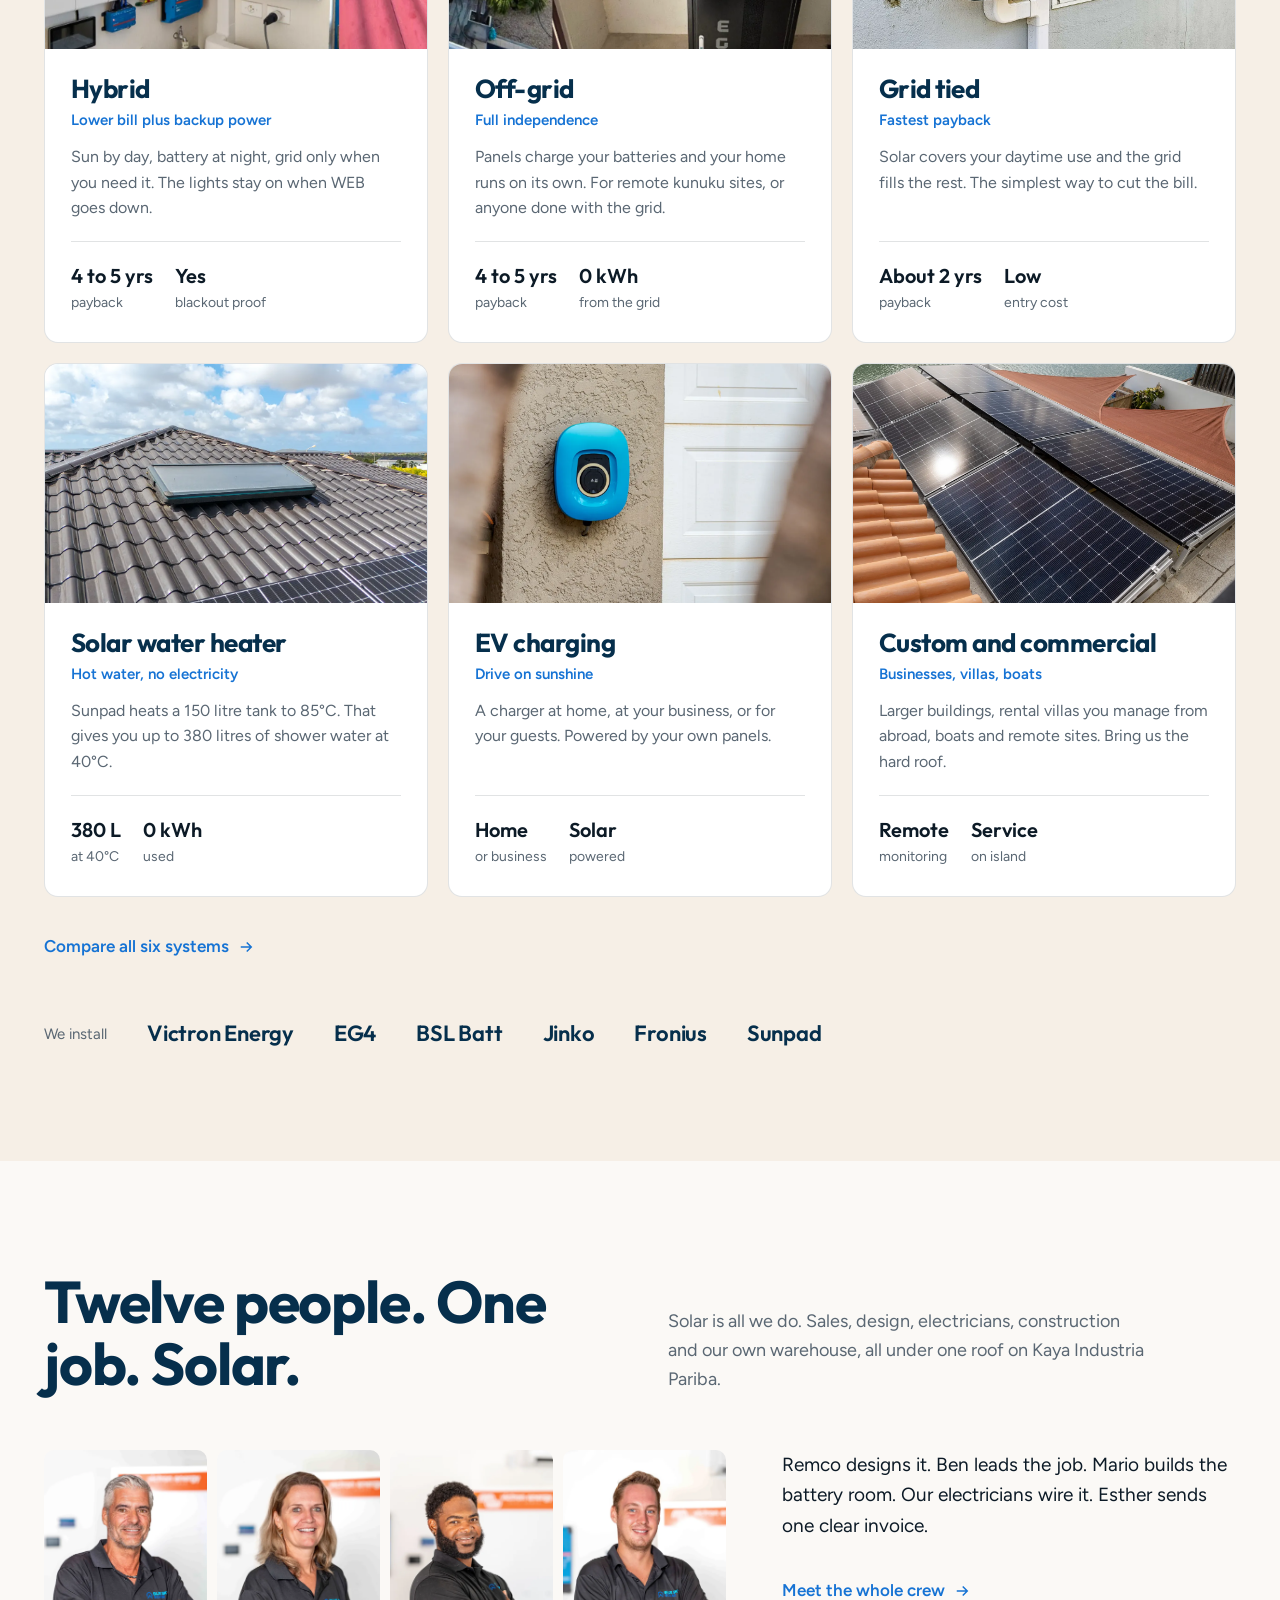
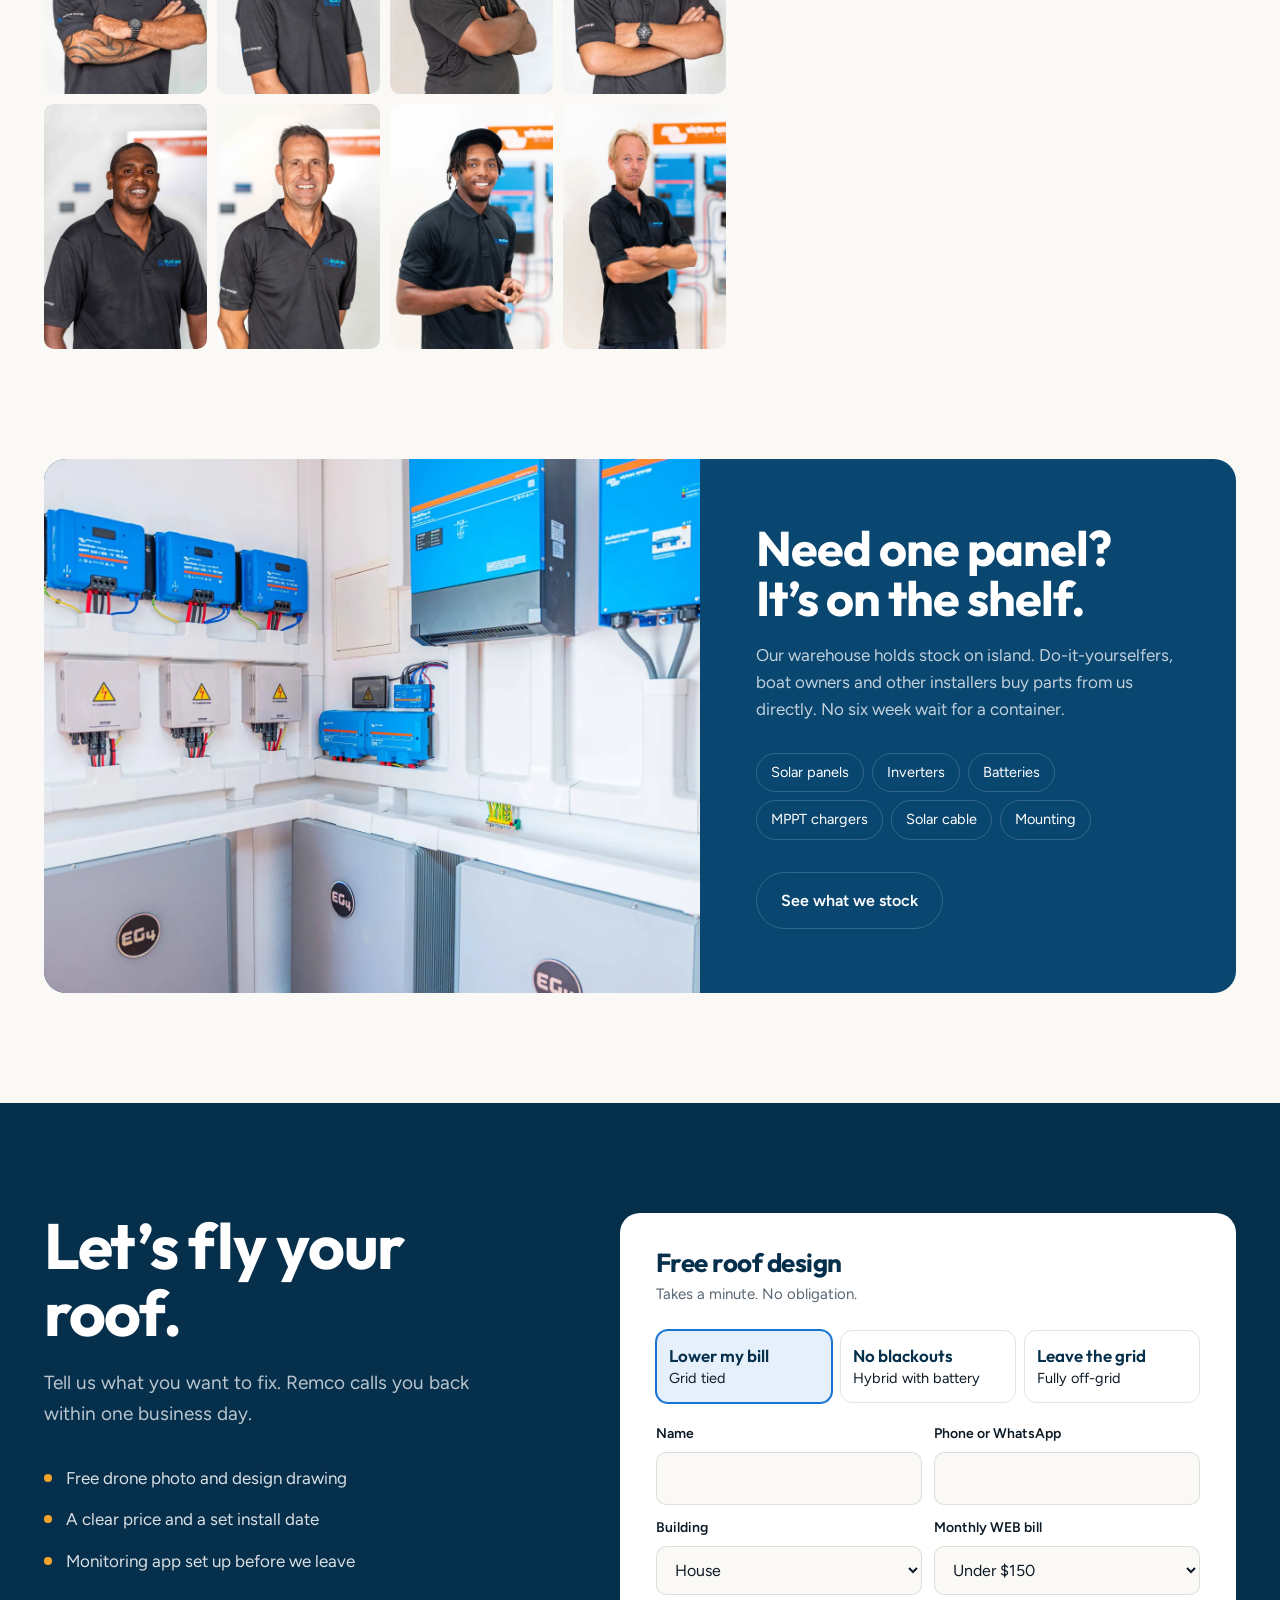
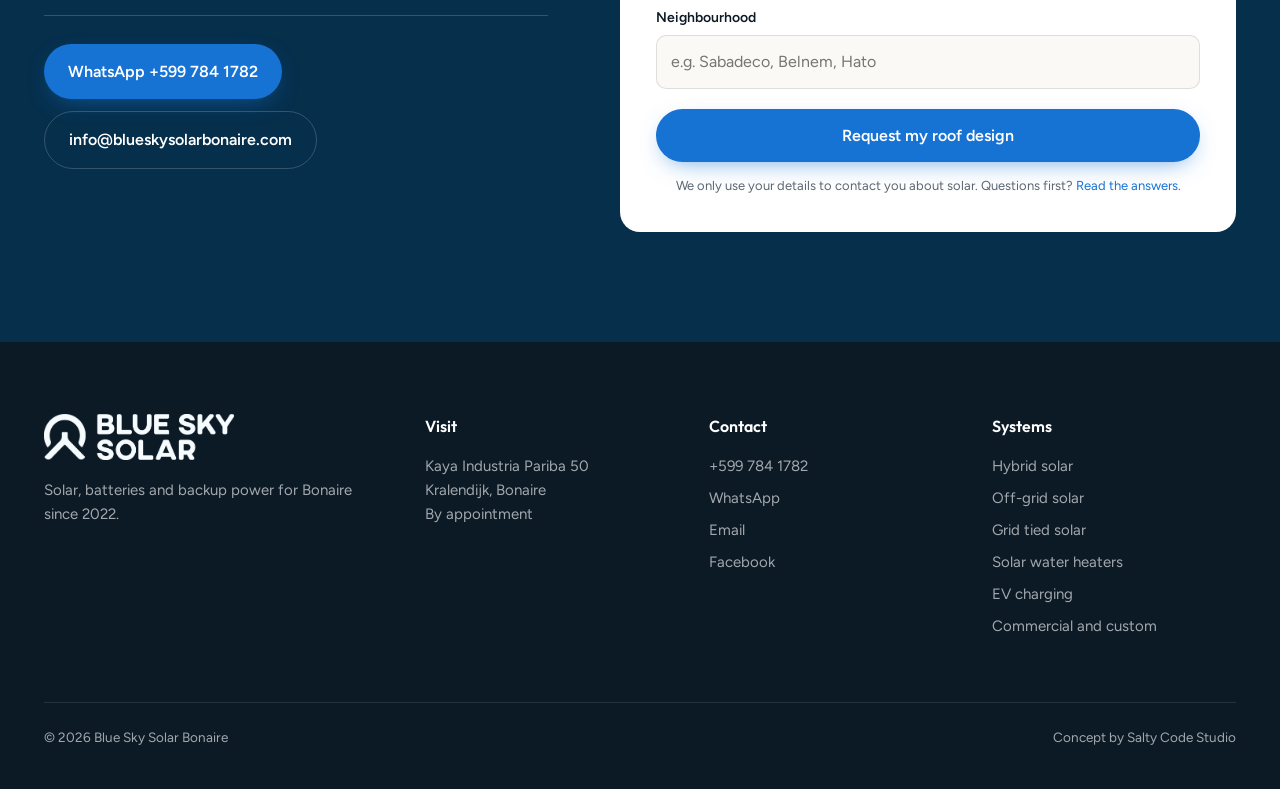
==== commit 67be70c6: "Remove unsupported subcontractor claims Co-Authored-By: Claude Opus 5.5 <noreply@anthropic.com>" ====
--- a/index.html
+++ b/index.html
@@ -118,7 +118,7 @@
         <div class="step-img"><picture><source srcset="img/install.webp" type="image/webp"><img src="img/install.jpg" alt="Blue Sky Solar technician wiring Victron inverters" loading="lazy"></picture></div>
         <h3>Our crew builds it</h3>
         <div class="when">Two days on site</div>
-        <p>Our own electricians, not subcontractors. Clean conduit, labelled wiring, and the yard put back the way we found it.</p>
+        <p>Our own electricians. Clean conduit, labelled wiring, and the yard put back the way we found it.</p>
       </div>
       <div class="step rv">
         <div class="step-img"><picture><source srcset="img/villa-pool.webp" type="image/webp"><img src="img/villa-pool.jpg" alt="Pool and terrace of a solar powered villa on Bonaire" loading="lazy"></picture></div>
@@ -139,27 +139,27 @@
     <div class="sys-grid">
       <article class="sys rv">
         <div class="sys-img"><picture><source srcset="img/irene-shed.webp" type="image/webp"><img src="img/irene-shed.jpg" alt="Hybrid inverter setup" loading="lazy"></picture></div>
-        <div class="sys-body"><h3>Hybrid</h3><div class="for">Lower bill plus backup power</div><p>Sun by day, battery at night, grid only when you need it. The lights stay on when WEB goes down.</p><div class="facts"><div><b>4 to 5 yrs</b>payback</div><div><b>Yes</b>blackout proof</div></div></div>
-      </article>
-      <article class="sys rv">
-        <div class="sys-img"><picture><source srcset="img/ferry-shed.webp" type="image/webp"><img src="img/ferry-shed.jpg" alt="Off-grid battery room" loading="lazy"></picture></div>
-        <div class="sys-body"><h3>Off-grid</h3><div class="for">Full independence</div><p>Panels charge your batteries and your home runs on its own. For remote kunuku sites, or anyone done with the grid.</p><div class="facts"><div><b>4 to 5 yrs</b>payback</div><div><b>0 kWh</b>from the grid</div></div></div>
+        <div class="sys-body"><h3><a href="hybrid-solar-bonaire.html" class="card-link">Hybrid</a></h3><div class="for">Lower bill plus backup power</div><p>Sun by day, battery at night, grid only when you need it. The lights stay on when WEB goes down.</p><div class="facts"><div><b>4 to 5 yrs</b>payback</div><div><b>Yes</b>blackout proof</div></div></div>
+      </article>
+      <article class="sys rv">
+        <div class="sys-img"><picture><source srcset="img/ferry-shed.webp" type="image/webp"><img src="img/ferry-shed.jpg" alt="Battery room with inverters and batteries" loading="lazy"></picture></div>
+        <div class="sys-body"><h3><a href="off-grid-solar-bonaire.html" class="card-link">Off-grid</a></h3><div class="for">Full independence</div><p>Panels charge your batteries and your home runs on its own. For remote kunuku sites, or anyone done with the grid.</p><div class="facts"><div><b>4 to 5 yrs</b>payback</div><div><b>0 kWh</b>from the grid</div></div></div>
       </article>
       <article class="sys rv">
         <div class="sys-img"><picture><source srcset="img/gridtied.webp" type="image/webp"><img src="img/gridtied.jpg" alt="Fronius grid tied inverter on a wall" loading="lazy"></picture></div>
-        <div class="sys-body"><h3>Grid tied</h3><div class="for">Fastest payback</div><p>Solar covers your daytime use and the grid fills the rest. The simplest way to cut the bill.</p><div class="facts"><div><b>About 2 yrs</b>payback</div><div><b>Low</b>entry cost</div></div></div>
+        <div class="sys-body"><h3><a href="grid-tied-solar-bonaire.html" class="card-link">Grid tied</a></h3><div class="for">Fastest payback</div><p>Solar covers your daytime use and the grid fills the rest. The simplest way to cut the bill.</p><div class="facts"><div><b>About 2 yrs</b>payback</div><div><b>Low</b>entry cost</div></div></div>
       </article>
       <article class="sys rv">
         <div class="sys-img"><picture><source srcset="img/heater.webp" type="image/webp"><img src="img/heater.jpg" alt="Sunpad solar water heater on a tiled roof" loading="lazy"></picture></div>
-        <div class="sys-body"><h3>Solar water heater</h3><div class="for">Hot water, no electricity</div><p>Sunpad heats a 150 litre tank to 85°C. That gives you up to 380 litres of shower water at 40°C.</p><div class="facts"><div><b>380 L</b>at 40°C</div><div><b>0 kWh</b>used</div></div></div>
+        <div class="sys-body"><h3><a href="solar-water-heater-bonaire.html" class="card-link">Solar water heater</a></h3><div class="for">Hot water, no electricity</div><p>Sunpad heats a 150 litre tank to 85°C. That gives you up to 380 litres of shower water at 40°C.</p><div class="facts"><div><b>380 L</b>at 40°C</div><div><b>0 kWh</b>used</div></div></div>
       </article>
       <article class="sys rv">
         <div class="sys-img"><picture><source srcset="img/ev.webp" type="image/webp"><img src="img/ev.jpg" alt="Blue EV charger on a wall" loading="lazy"></picture></div>
-        <div class="sys-body"><h3>EV charging</h3><div class="for">Drive on sunshine</div><p>A charger at home, at your business, or for your guests. Powered by your own panels.</p><div class="facts"><div><b>Home</b>or business</div><div><b>Solar</b>powered</div></div></div>
+        <div class="sys-body"><h3><a href="ev-charging-bonaire.html" class="card-link">EV charging</a></h3><div class="for">Drive on sunshine</div><p>A charger at home, at your business, or for your guests. Powered by your own panels.</p><div class="facts"><div><b>Home</b>or business</div><div><b>Solar</b>powered</div></div></div>
       </article>
       <article class="sys rv">
         <div class="sys-img"><picture><source srcset="img/villa-roof.webp" type="image/webp"><img src="img/villa-roof.jpg" alt="Solar panels on a villa roof by the water" loading="lazy"></picture></div>
-        <div class="sys-body"><h3>Custom and commercial</h3><div class="for">Businesses, villas, boats</div><p>Larger buildings, rental villas you manage from abroad, boats and remote sites. Bring us the hard roof.</p><div class="facts"><div><b>Remote</b>monitoring</div><div><b>Service</b>on island</div></div></div>
+        <div class="sys-body"><h3><a href="commercial-solar-bonaire.html" class="card-link">Custom and commercial</a></h3><div class="for">Businesses, villas, boats</div><p>Larger buildings, rental villas you manage from abroad, boats and remote sites. Bring us the hard roof.</p><div class="facts"><div><b>Remote</b>monitoring</div><div><b>Service</b>on island</div></div></div>
       </article>
     </div>
     <a class="more" href="systems.html">Compare all six systems <svg viewBox="0 0 24 24" fill="none" stroke="currentColor" stroke-width="2"><path d="M5 12h14M13 6l6 6-6 6"/></svg></a>
--- a/css/site.css
+++ b/css/site.css
@@ -254,3 +254,4 @@
 @media (max-width:1020px){.page-hero .wrap,.cta-band{grid-template-columns:1fr;gap:28px}.cta-band .hero-actions{justify-content:flex-start}}
 @media (max-width:640px){.page-hero{padding:40px 0 40px}.wide-photo{aspect-ratio:4/3;border-radius:16px}.cta-band{padding:40px 24px;border-radius:16px}}
 .mobile-nav a.on{color:var(--sky)}
+.sys{position:relative}.card-link::after{content:"";position:absolute;inset:0}.sys:hover h3{color:var(--sky)}
